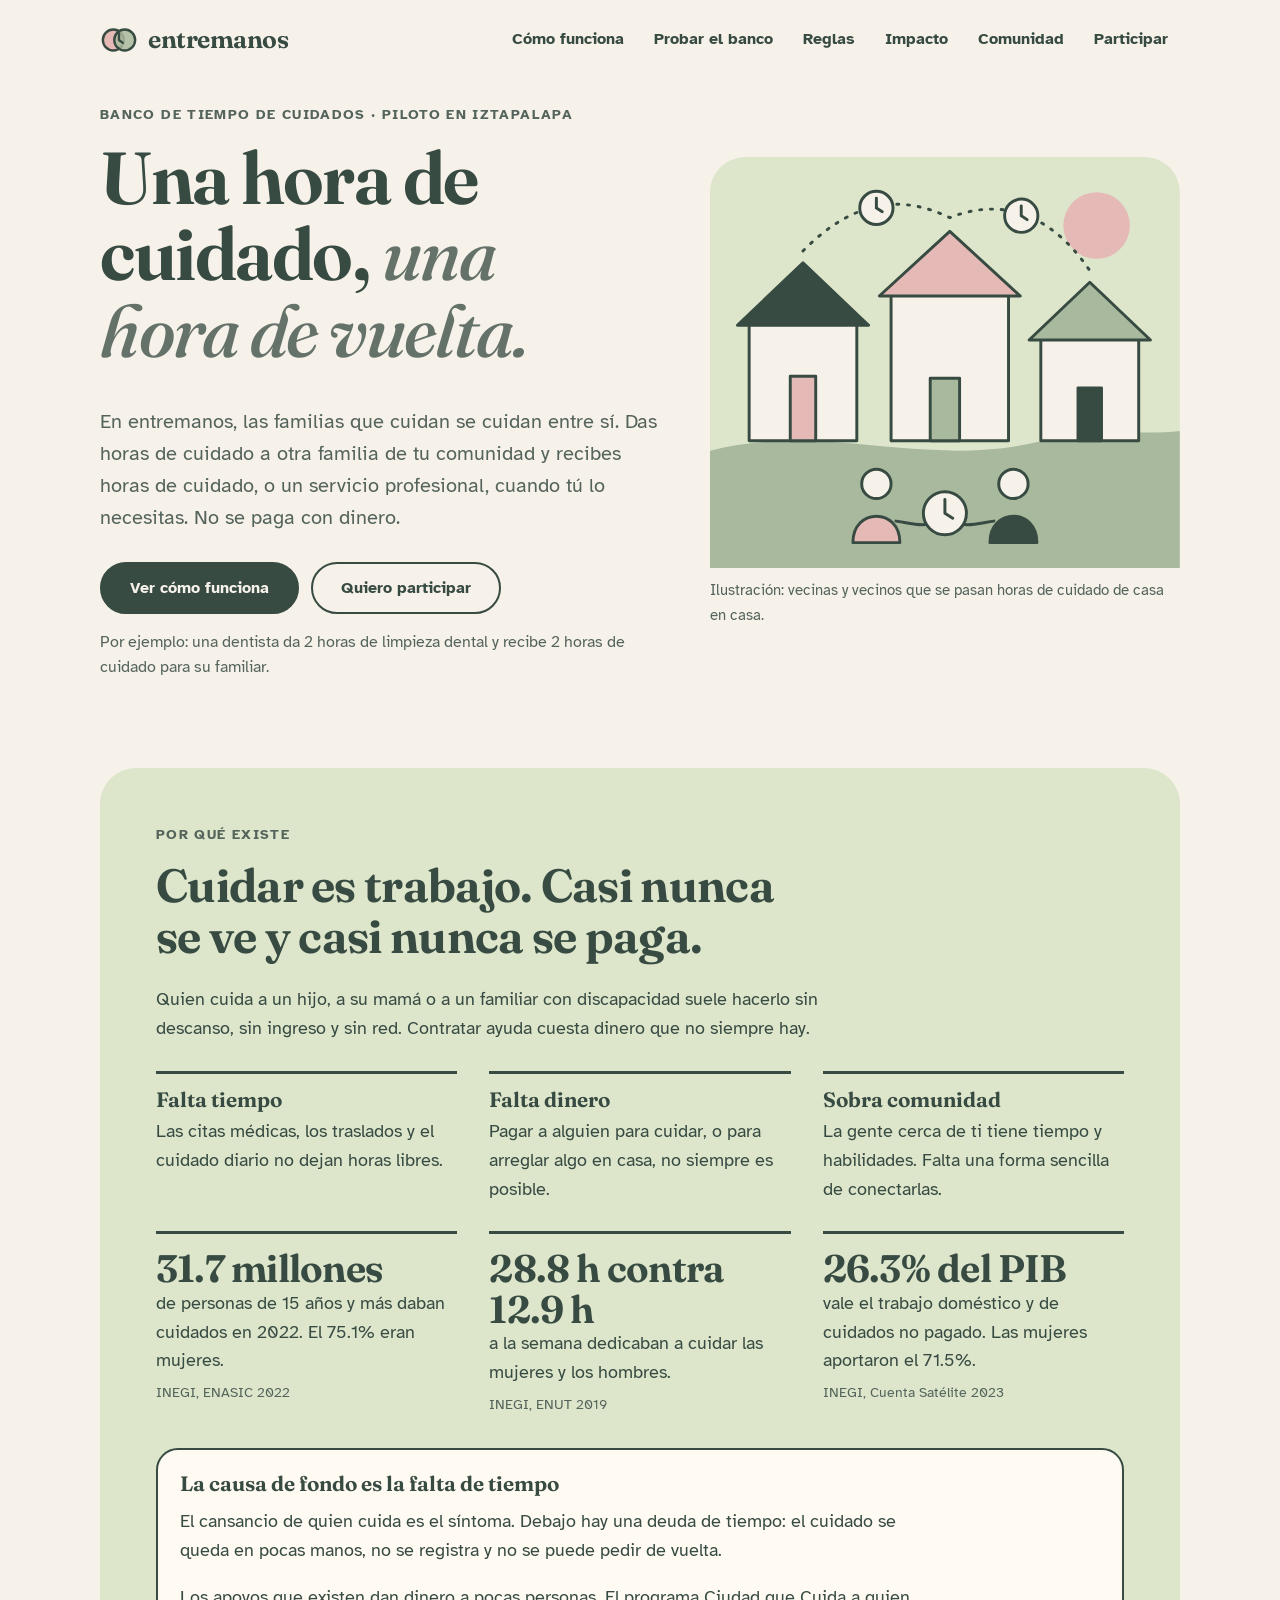
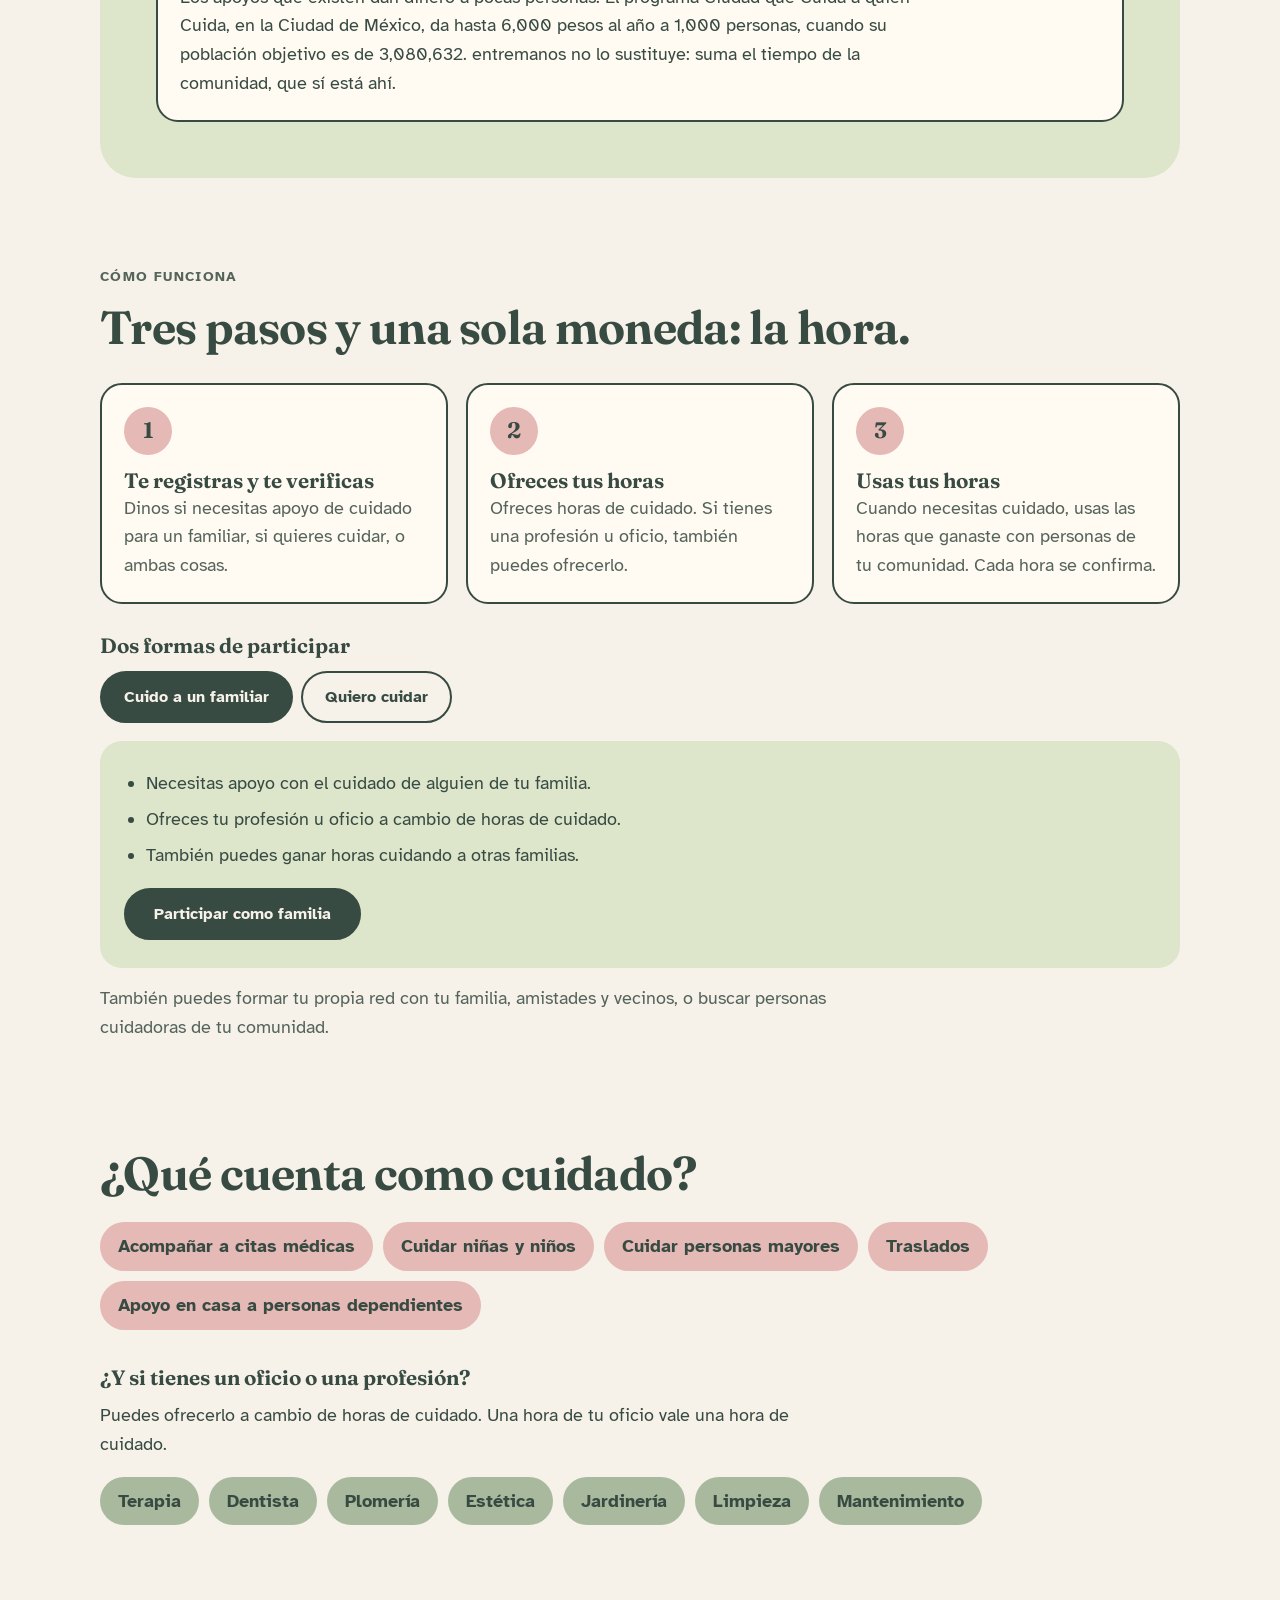
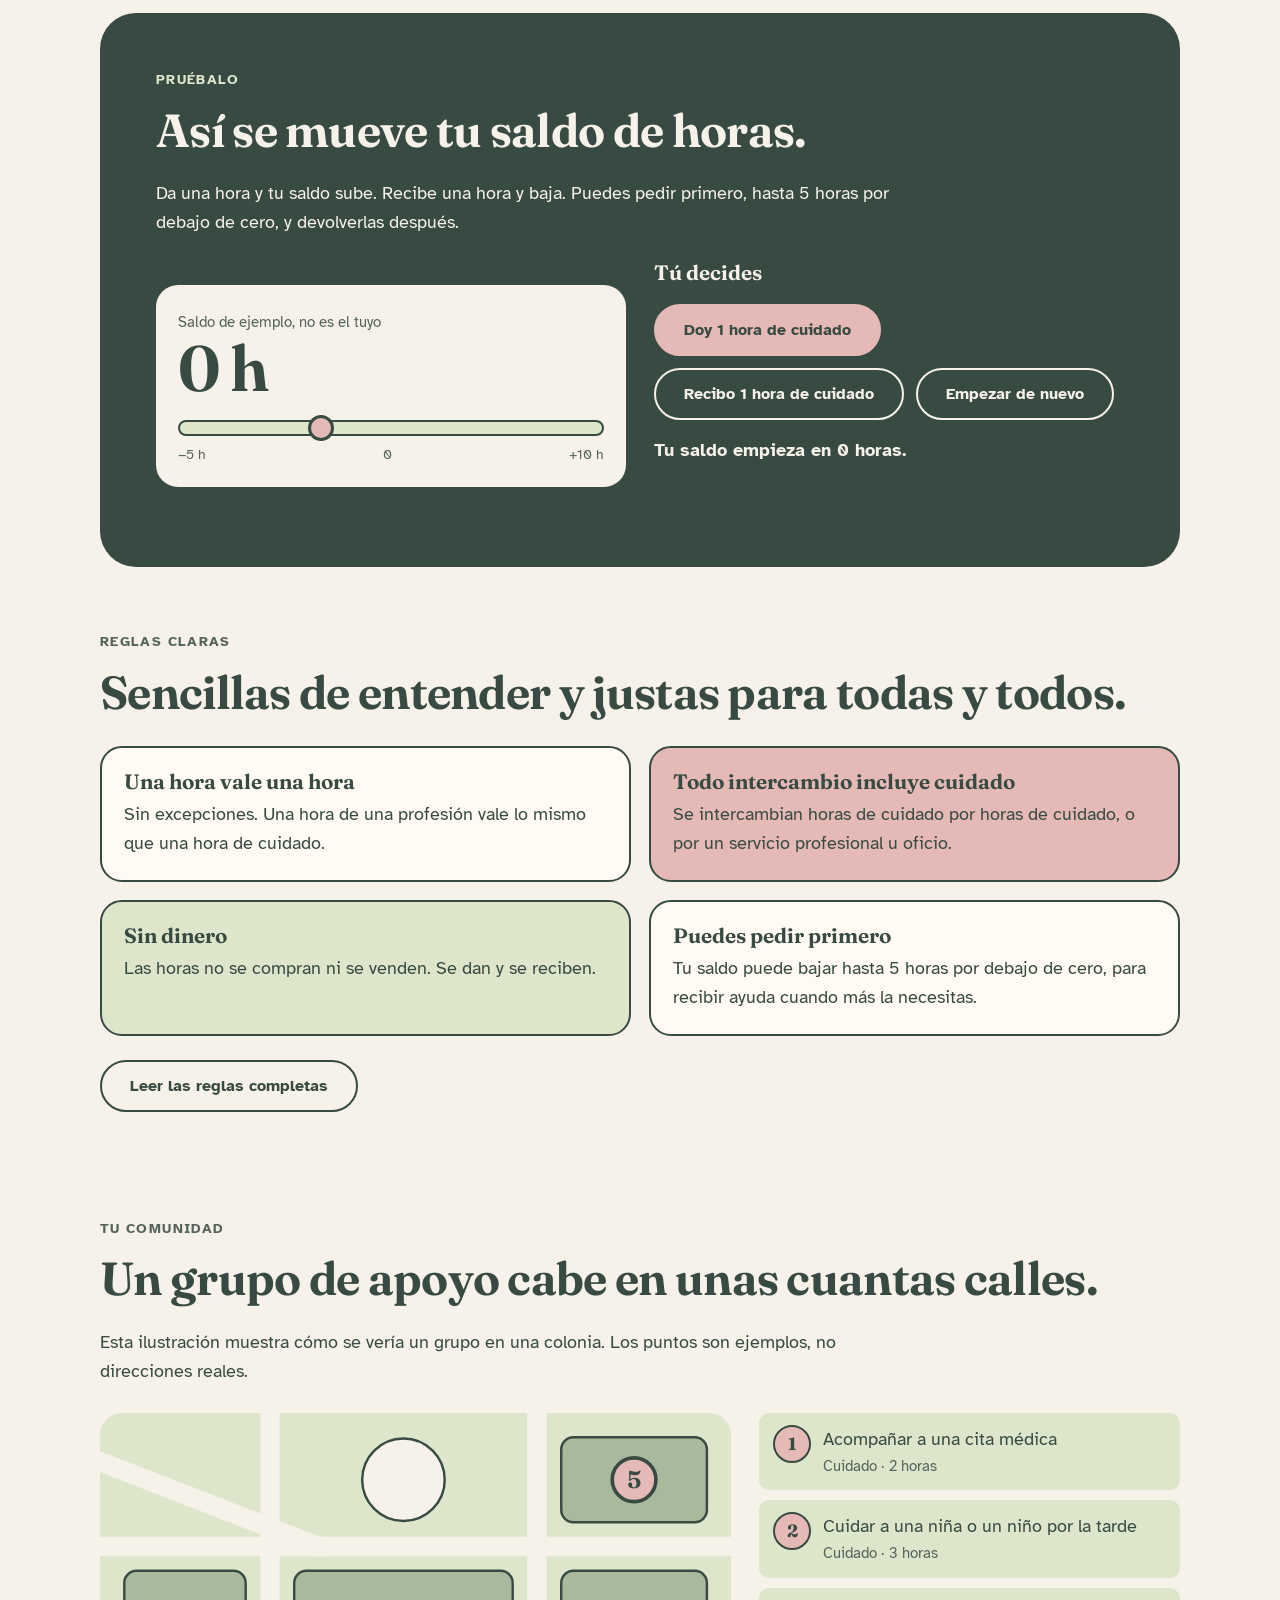
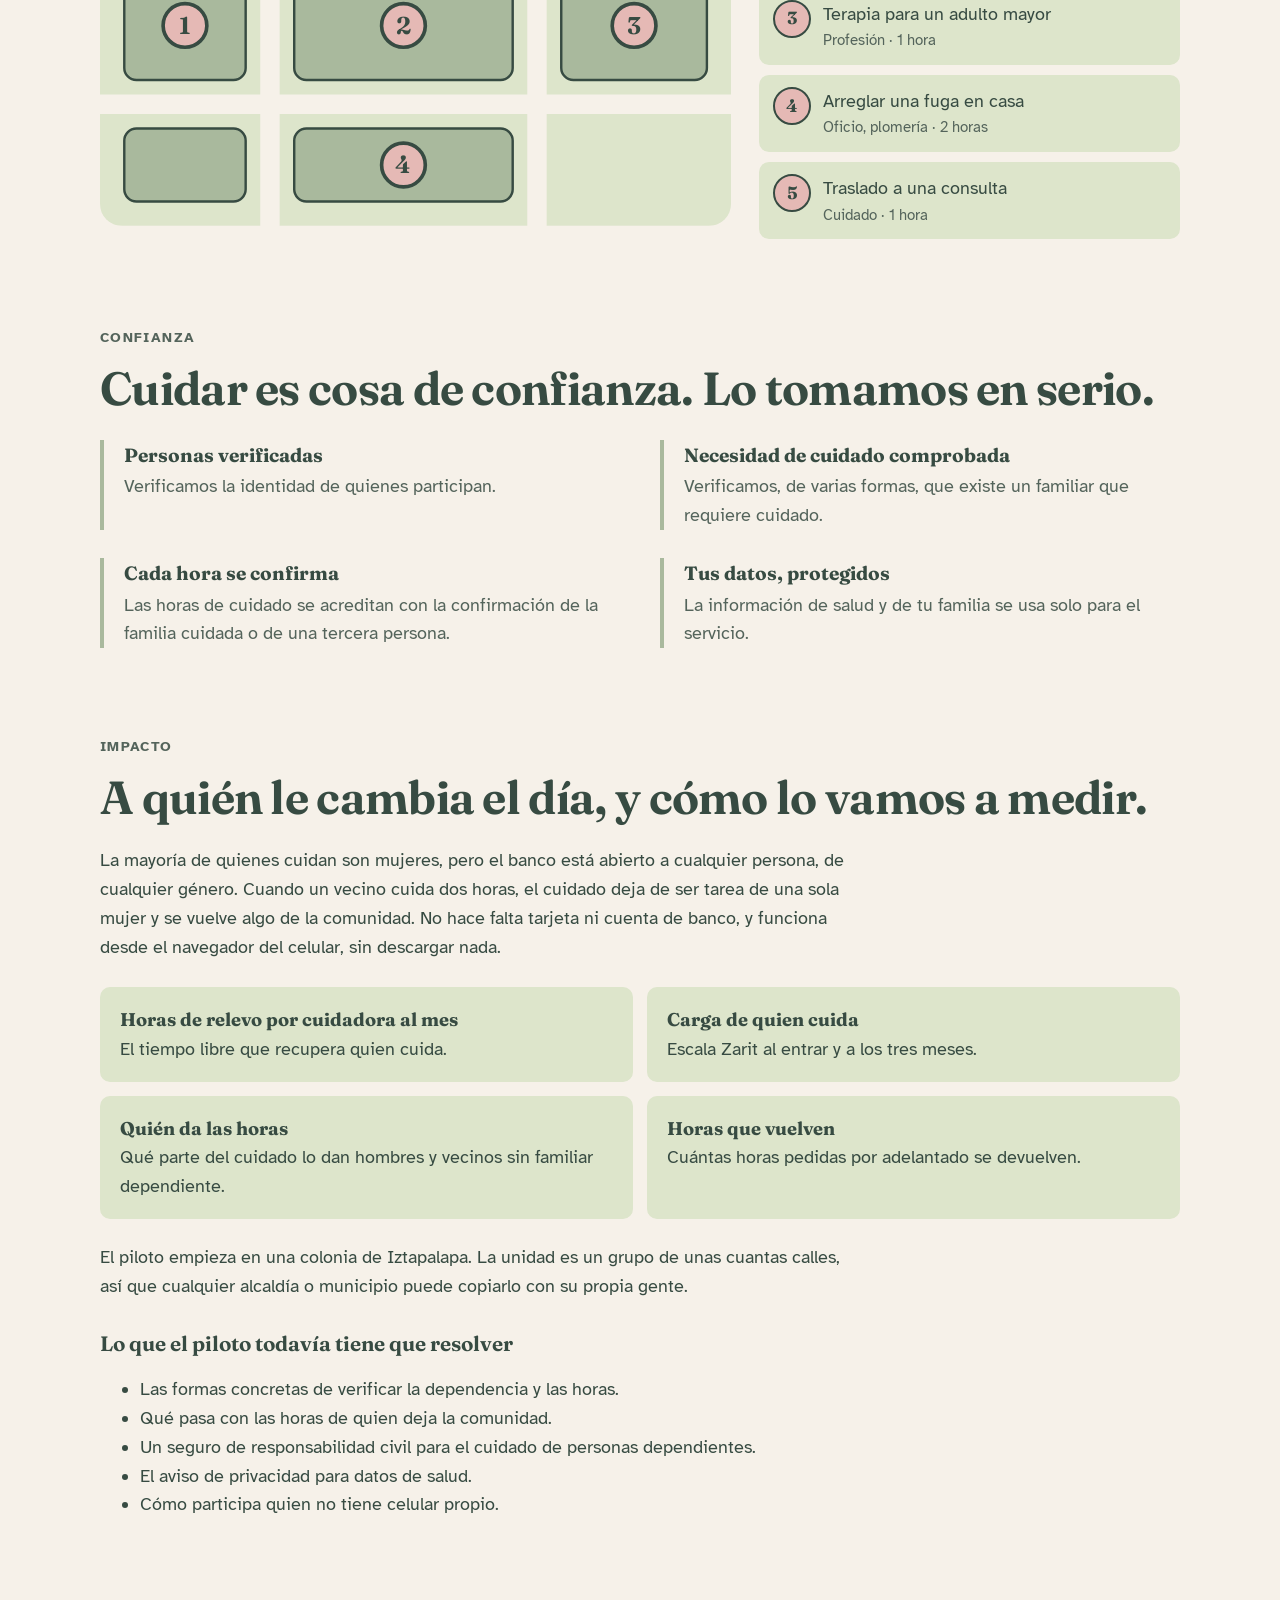
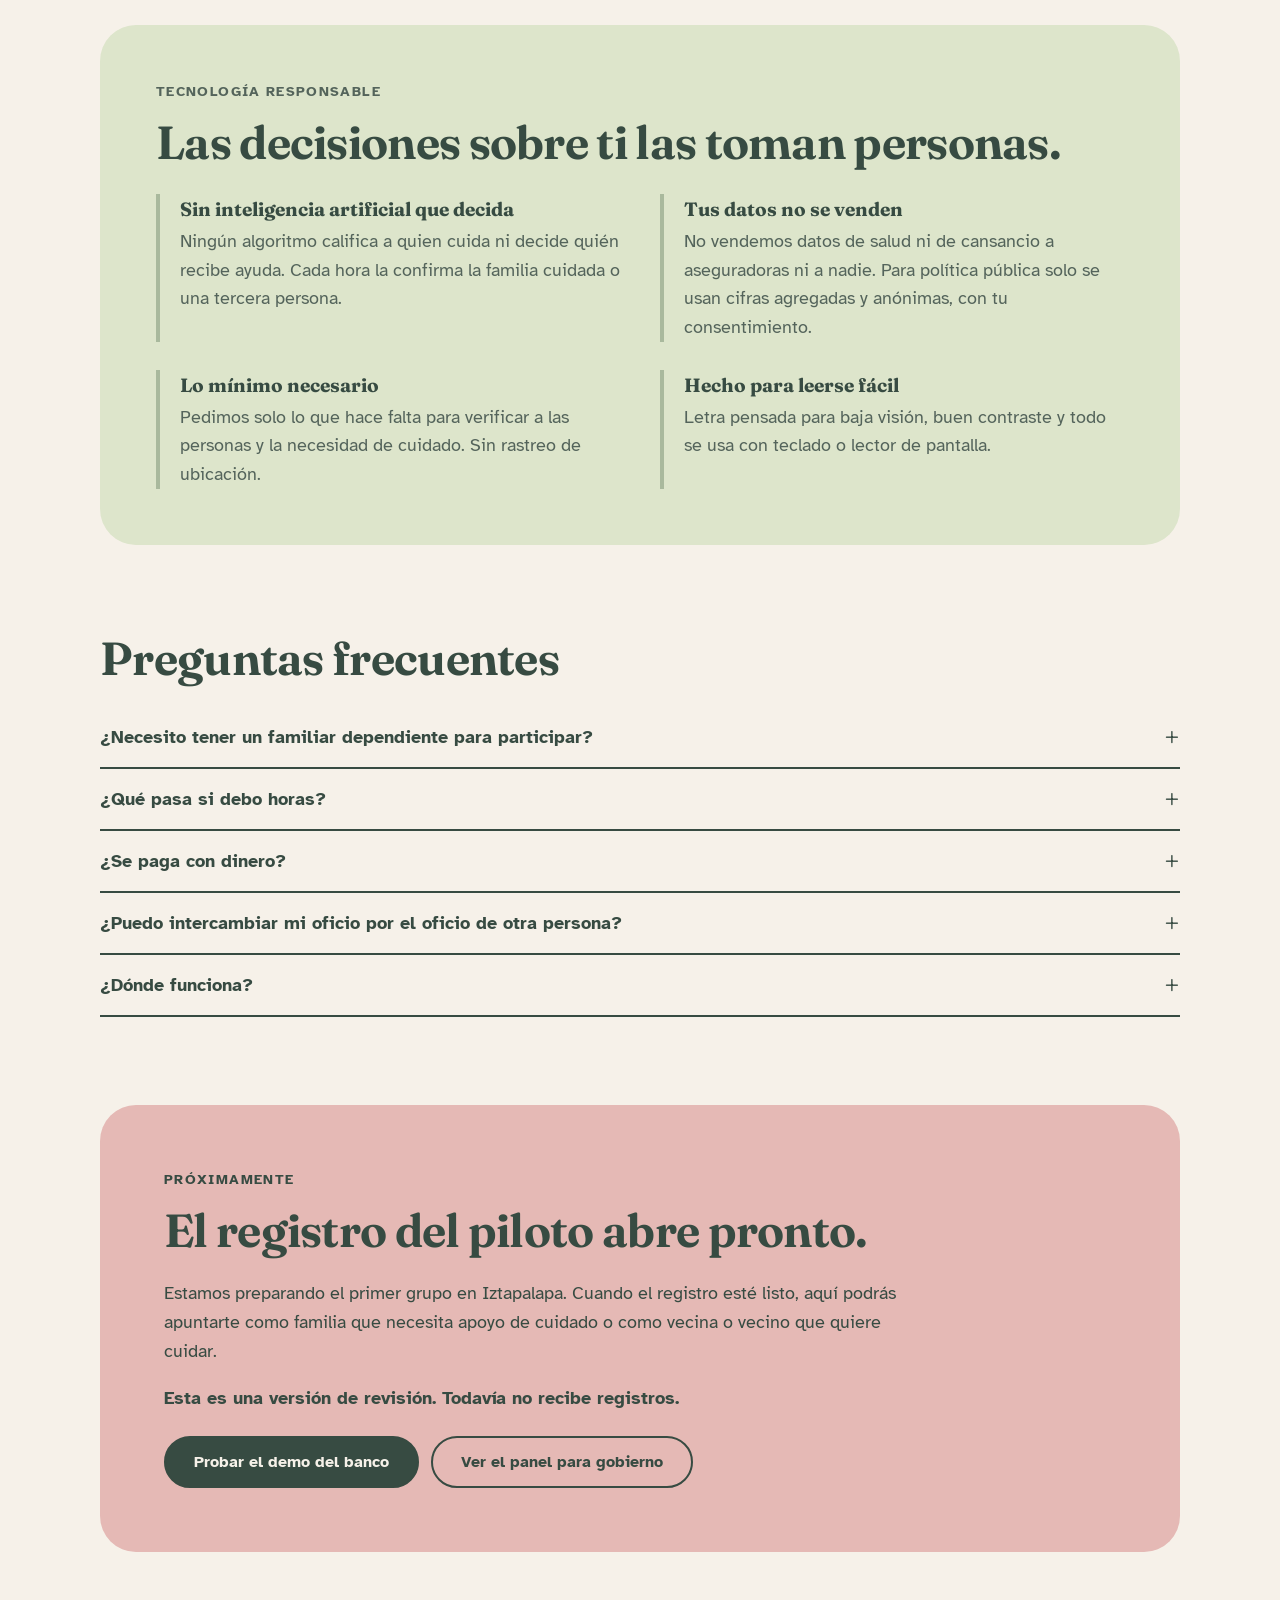
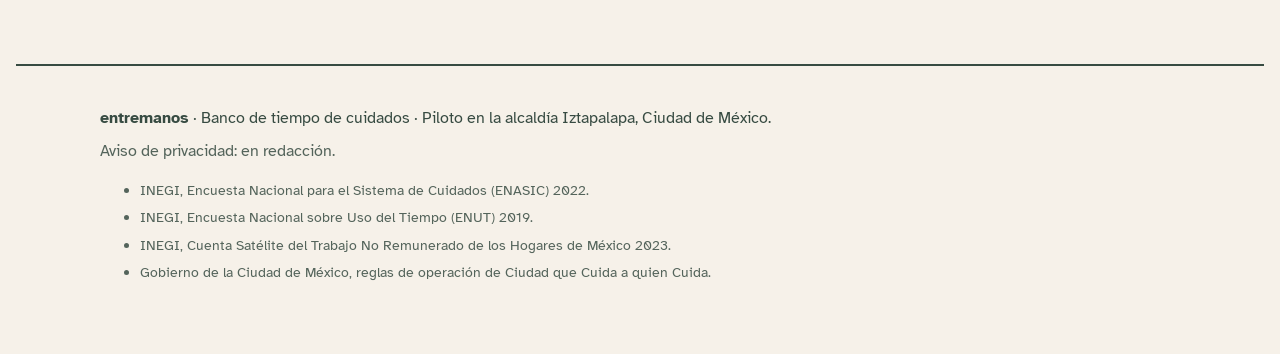
==== index.html @ d448315b "entremanos: landing, demo del banco y panel de gobierno" ====
<!doctype html><html><head><meta charset=utf8><meta name=viewport content="width=device-width,initial-scale=1,viewport-fit=cover"><style>:root{color-scheme:light;box-sizing:border-box;padding-top:env(safe-area-inset-top,0px);padding-bottom:env(safe-area-inset-bottom,0px)}html{scroll-padding-top:env(safe-area-inset-top,0px)}body{margin:0;padding:0;font:14px -apple-system,BlinkMacSystemFont,sans-serif;background:#fff;color:#000}img{max-width:100%}[hidden]:not([hidden=until-found i]){display:none!important}</style></head><body>
<title>entremanos</title>
<meta name="claude:viewport-fit-sides" content="cover">
<meta name="description" content="entremanos es un banco de tiempo de cuidados. Una hora de cuidado que das se convierte en una hora de cuidado o de servicio para ti, entre personas de tu comunidad. Piloto en Iztapalapa.">
<link rel="preconnect" href="https://fonts.googleapis.com">
<link rel="preconnect" href="https://fonts.gstatic.com" crossorigin>
<link rel="stylesheet" href="https://fonts.googleapis.com/css2?family=Atkinson+Hyperlegible:ital,wght@0,400;0,700;1,400&family=Fraunces:ital,opsz,wght@0,9..144,500;0,9..144,650;1,9..144,500&display=swap">
<style>
  /* Layout concept: editorial, left-aligned columns on a warm cream ground; sage panels carry
     the explanations, rose marks the "hour" wherever it appears. One look, light only. */
  :root {
    color-scheme: light;
    --crema: #F6F1E9;
    --salvia-claro: #DDE5CB;
    --salvia: #A9B99D;
    --rosa: #E5B9B5;
    --bosque: #374B42;
    --texto-2: #54645B;      /* secondary text on crema: 5.57:1 */
    --titular: #65726A;      /* large display text only, on crema */
    --linea: #cfc8b8;
    --serif: "Fraunces", Georgia, "Times New Roman", serif;
    --sans: "Atkinson Hyperlegible", "Segoe UI", system-ui, -apple-system, Roboto, Arial, sans-serif;
    --r-s: 10px;
    --r-m: 22px;
    --r-l: 36px;
  }
  *, *::before, *::after { box-sizing: border-box; }
  html { scroll-behavior: smooth; -webkit-text-size-adjust: 100%; }
  body {
    margin: 0;
    background: var(--crema);
    color: var(--bosque);
    font-family: var(--sans);
    font-size: 1.125rem;
    line-height: 1.6;
    padding-left: max(16px, env(safe-area-inset-left, 0px));
    padding-right: max(16px, env(safe-area-inset-right, 0px));
  }
  h1, h2, h3 { font-family: var(--serif); font-weight: 650; color: var(--bosque); text-wrap: balance; margin: 0 0 .5em; }
  h1 { font-size: clamp(2.6rem, 9.5vw, 4.6rem); line-height: 1.04; letter-spacing: -.02em; }
  h1 em { font-style: italic; font-weight: 500; color: var(--titular); }
  h2 { font-size: clamp(1.9rem, 6vw, 2.9rem); line-height: 1.1; letter-spacing: -.015em; }
  h3 { font-size: 1.3rem; line-height: 1.2; }
  p { margin: 0 0 1em; max-width: 62ch; }
  a { color: var(--bosque); text-underline-offset: 3px; }
  .muted { color: var(--texto-2); }
  .wrap { max-width: 1080px; margin: 0 auto; }
  section { padding-block: 64px; }

  /* Visible focus on every interactive element */
  :focus-visible { outline: 3px solid var(--bosque); outline-offset: 3px; box-shadow: 0 0 0 7px var(--rosa); border-radius: 6px; }

  .skip {
    position: absolute; left: 12px; top: -80px; z-index: 50; background: var(--bosque); color: var(--crema);
    padding: 12px 18px; border-radius: var(--r-s); font-weight: 700; text-decoration: none;
  }
  .skip:focus { top: 12px; }

  .eyebrow { display: block; font-size: .85rem; font-weight: 700; letter-spacing: .1em; text-transform: uppercase; color: var(--texto-2); margin-bottom: 14px; }

  .btn {
    display: inline-flex; align-items: center; justify-content: center; min-height: 52px; padding: 0 28px;
    border-radius: 999px; border: 2px solid var(--bosque); background: var(--bosque); color: var(--crema);
    font: 700 1rem/1 var(--sans); text-decoration: none; cursor: pointer;
  }
  .btn:hover { background: #2a3a33; }
  .btn.ghost { background: transparent; color: var(--bosque); }
  .btn.ghost:hover { background: var(--salvia-claro); }
  .btn.rose { background: var(--rosa); color: var(--bosque); }
  .btn.rose:hover { background: #dba7a2; }

  /* Header */
  header.top { padding-block: 18px; }
  header.top .wrap { display: flex; flex-wrap: wrap; align-items: center; justify-content: space-between; gap: 12px 24px; }
  .brand { display: inline-flex; align-items: center; gap: 10px; text-decoration: none; font-family: var(--serif); font-weight: 650; font-size: 1.55rem; letter-spacing: -.02em; color: var(--bosque); }
  .brand svg { width: 38px; height: 38px; flex: none; }
  nav ul { display: flex; flex-wrap: wrap; gap: 4px 6px; list-style: none; margin: 0; padding: 0; }
  nav a { display: inline-flex; align-items: center; min-height: 44px; padding: 0 12px; border-radius: 999px; text-decoration: none; font-weight: 700; font-size: .98rem; }
  nav a:hover { background: var(--salvia-claro); }

  /* Hero */
  .hero { padding-top: 24px; }
  .hero-grid { display: grid; gap: 36px; align-items: center; }
  .hero .actions { display: flex; flex-wrap: wrap; gap: 12px; margin: 28px 0 16px; }
  .lead { font-size: 1.25rem; color: var(--texto-2); }
  .scene { margin: 0; }
  .scene svg { display: block; width: 100%; height: auto; max-width: 100%; }
  .scene figcaption { margin-top: 10px; font-size: .95rem; color: var(--texto-2); }

  /* Problem band */
  .band { background: var(--salvia-claro); border-radius: var(--r-l); padding: 40px 24px; }
  .three { display: grid; gap: 22px; margin-top: 28px; }
  .three div { border-top: 3px solid var(--bosque); padding-top: 14px; }
  .three h3 { margin-bottom: .2em; }
  .three p { margin: 0; color: var(--bosque); }
  .stat b { display: block; font: 650 2.4rem/1.05 var(--serif); letter-spacing: -.02em; }
  .stat cite { display: block; margin-top: 6px; font-style: normal; font-size: .9rem; color: var(--texto-2); }
  .cause { margin-top: 32px; padding: 22px; background: #fffaf2; border: 2px solid var(--bosque); border-radius: var(--r-m); }
  .cause p:last-child { margin-bottom: 0; }
  .metrics { list-style: none; margin: 26px 0 0; padding: 0; display: grid; gap: 14px; }
  .metrics li { padding: 18px 20px; background: var(--salvia-claro); border-radius: var(--r-s); }
  .metrics b { display: block; font-family: var(--serif); font-size: 1.15rem; }
  .sources { font-size: .9rem; color: var(--texto-2); }
  .sources li { margin-bottom: .3em; }
  @media (min-width: 860px) { .metrics { grid-template-columns: repeat(2, 1fr); } }

  /* Steps */
  .steps { list-style: none; margin: 30px 0 0; padding: 0; display: grid; gap: 18px; counter-reset: paso; }
  .steps li { counter-increment: paso; display: grid; grid-template-columns: auto 1fr; gap: 6px 18px; align-items: start; padding: 22px; background: #fffaf2; border: 2px solid var(--bosque); border-radius: var(--r-m); }
  .steps li::before { content: counter(paso); grid-row: span 2; width: 48px; height: 48px; border-radius: 50%; background: var(--rosa); color: var(--bosque); display: grid; place-items: center; font: 650 1.4rem/1 var(--serif); }
  .steps h3 { margin: 0; }
  .steps p { margin: 0; color: var(--texto-2); }

  /* Tabs */
  .tabs { margin-top: 30px; }
  [role="tablist"] { display: flex; flex-wrap: wrap; gap: 8px; }
  [role="tab"] { min-height: 52px; padding: 0 22px; border-radius: 999px; border: 2px solid var(--bosque); background: transparent; color: var(--bosque); font: 700 1rem/1 var(--sans); cursor: pointer; }
  [role="tab"][aria-selected="true"] { background: var(--bosque); color: var(--crema); }
  [role="tab"]:hover[aria-selected="false"] { background: var(--salvia-claro); }
  [role="tabpanel"] { margin-top: 18px; background: var(--salvia-claro); border-radius: var(--r-m); padding: 28px 24px; }
  [role="tabpanel"] ul { margin: 0 0 1em; padding-left: 1.2em; }
  [role="tabpanel"] li { margin-bottom: .4em; }

  .chips { display: flex; flex-wrap: wrap; gap: 10px; list-style: none; padding: 0; margin: 18px 0 0; }
  .chips li { padding: 10px 18px; border-radius: 999px; background: var(--rosa); font-weight: 700; }
  .chips.oficios li { background: var(--salvia); }

  /* Demo */
  .demo { background: var(--bosque); color: var(--crema); border-radius: var(--r-l); padding: 40px 24px; }
  .demo h2, .demo h3 { color: var(--crema); }
  .demo p { color: var(--crema); }
  .demo .eyebrow { color: var(--salvia-claro); }
  .demo-grid { display: grid; gap: 28px; align-items: center; margin-top: 24px; }
  .balance { background: var(--crema); color: var(--bosque); border-radius: var(--r-m); padding: 22px; }
  .balance output { display: block; font: 650 4rem/1 var(--serif); letter-spacing: -.02em; }
  .balance small { color: var(--texto-2); font-size: .95rem; }
  .gauge { position: relative; height: 16px; margin: 20px 0 8px; background: var(--salvia-claro); border-radius: 999px; border: 2px solid var(--bosque); }
  .gauge .zero { position: absolute; top: -6px; bottom: -6px; width: 3px; background: var(--bosque); left: 33.333%; }
  .gauge .dot { position: absolute; top: 50%; width: 26px; height: 26px; margin: -13px 0 0 -13px; border-radius: 50%; background: var(--rosa); border: 3px solid var(--bosque); transition: left .25s ease; }
  .scale { display: flex; justify-content: space-between; font-size: .85rem; color: var(--texto-2); }
  .demo .controls { display: flex; flex-wrap: wrap; gap: 12px; margin-top: 18px; }
  .demo .btn { border-color: var(--crema); }
  .demo .btn.rose { border-color: var(--rosa); }
  .demo .btn.ghost { color: var(--crema); }
  .demo .btn.ghost:hover { background: #4a5f54; }
  .demo .status { min-height: 3.2em; margin-top: 16px; font-weight: 700; }
  .demo :focus-visible { outline-color: var(--crema); box-shadow: 0 0 0 7px var(--rosa); }

  /* Rules */
  .rules { display: grid; gap: 18px; margin-top: 28px; }
  .rule { padding: 22px; border-radius: var(--r-m); background: #fffaf2; border: 2px solid var(--bosque); }
  .rule:nth-child(2) { background: var(--rosa); }
  .rule:nth-child(3) { background: var(--salvia-claro); }
  .rule h3 { margin-bottom: .25em; }
  .rule p { margin: 0; }

  /* Community map */
  .map-grid { display: grid; gap: 28px; margin-top: 28px; align-items: start; }
  .map svg { display: block; width: 100%; height: auto; border-radius: var(--r-m); }
  .map-list { list-style: none; margin: 0; padding: 0; display: grid; gap: 10px; counter-reset: pin; }
  .map-list li { display: grid; grid-template-columns: 38px 1fr; gap: 12px; align-items: start; padding: 12px 14px; background: var(--salvia-claro); border-radius: var(--r-s); }
  .map-list b.n { width: 38px; height: 38px; border-radius: 50%; background: var(--rosa); border: 2px solid var(--bosque); display: grid; place-items: center; font-family: var(--serif); font-size: 1.1rem; }
  .map-list span { display: block; color: var(--texto-2); font-size: .95rem; }

  /* Trust */
  .trust { display: grid; gap: 18px; margin-top: 26px; }
  .trust div { padding-left: 20px; border-left: 4px solid var(--salvia); }
  .trust b { display: block; font-family: var(--serif); font-size: 1.2rem; margin-bottom: 2px; }
  .trust p { margin: 0; color: var(--texto-2); }

  /* FAQ */
  details { border-bottom: 2px solid var(--bosque); }
  summary { cursor: pointer; list-style: none; min-height: 60px; display: flex; align-items: center; justify-content: space-between; gap: 16px; font-weight: 700; padding-block: 12px; }
  summary::-webkit-details-marker { display: none; }
  summary::after { content: "+"; font: 500 1.8rem/1 var(--serif); }
  details[open] summary::after { content: "\2212"; }
  details p { color: var(--texto-2); padding-bottom: 18px; margin: 0; }

  /* Sign-up */
  .signup { background: var(--rosa); border-radius: var(--r-l); padding: 44px 24px; }
  .signup p { color: var(--bosque); }

  footer { padding-block: 40px 56px; border-top: 2px solid var(--bosque); margin-top: 24px; font-size: .98rem; }
  footer p { max-width: none; margin-bottom: .5em; }

  /* Dialog */
  dialog { max-width: min(640px, calc(100vw - 32px)); width: 100%; border: 3px solid var(--bosque); border-radius: var(--r-m); padding: 28px 24px; background: var(--crema); color: var(--bosque); }
  dialog::backdrop { background: rgba(55, 75, 66, .62); }
  dialog ul { padding-left: 1.2em; margin: 0 0 1.2em; }
  dialog li { margin-bottom: .5em; }

  @media (min-width: 860px) {
    section { padding-block: 88px; }
    .hero-grid { grid-template-columns: 1.1fr .9fr; }
    .band { padding: 56px; }
    .three { grid-template-columns: repeat(3, 1fr); gap: 32px; }
    .steps { grid-template-columns: repeat(3, 1fr); }
    .steps li { display: block; }
    .steps li::before { margin-bottom: 14px; }
    .demo { padding: 56px; }
    .demo-grid { grid-template-columns: 1fr 1fr; }
    .rules { grid-template-columns: repeat(2, 1fr); }
    .map-grid { grid-template-columns: 1.2fr .8fr; }
    .trust { grid-template-columns: repeat(2, 1fr); gap: 28px 40px; }
    .signup { padding: 64px; }
  }
  @media (prefers-reduced-motion: reduce) {
    html { scroll-behavior: auto; }
    .gauge .dot { transition: none; }
  }
</style>

<a class="skip" href="#contenido">Saltar al contenido</a>

<header class="top">
  <div class="wrap">
    <a class="brand" href="#inicio" aria-label="entremanos, inicio">
      <svg viewBox="0 0 40 40" aria-hidden="true" focusable="false">
        <circle cx="14" cy="20" r="11" fill="#E5B9B5" stroke="#374B42" stroke-width="2.5"/>
        <circle cx="26" cy="20" r="11" fill="#A9B99D" fill-opacity=".85" stroke="#374B42" stroke-width="2.5"/>
        <path d="M20 13v7l4 3" fill="none" stroke="#374B42" stroke-width="2.5" stroke-linecap="round" stroke-linejoin="round"/>
      </svg>
      entremanos
    </a>
    <nav aria-label="Principal">
      <ul>
        <li><a href="#como-funciona">Cómo funciona</a></li>
        <li><a href="#probar">Probar el banco</a></li>
        <li><a href="#reglas">Reglas</a></li>
        <li><a href="#impacto">Impacto</a></li>
        <li><a href="#comunidad">Comunidad</a></li>
        <li><a href="#unirme">Participar</a></li>
      </ul>
    </nav>
  </div>
</header>

<main id="contenido" tabindex="-1">

  <!-- HERO -->
  <section class="hero" id="inicio" aria-labelledby="t-hero">
    <div class="wrap hero-grid">
      <div>
        <span class="eyebrow">Banco de tiempo de cuidados · Piloto en Iztapalapa</span>
        <h1 id="t-hero">Una hora de cuidado, <em>una hora de vuelta.</em></h1>
        <p class="lead">En entremanos, las familias que cuidan se cuidan entre sí. Das horas de cuidado a otra familia de tu comunidad y recibes horas de cuidado, o un servicio profesional, cuando tú lo necesitas. No se paga con dinero.</p>
        <div class="actions">
          <a class="btn" href="#como-funciona">Ver cómo funciona</a>
          <a class="btn ghost" href="#unirme">Quiero participar</a>
        </div>
        <p class="muted" style="font-size:.98rem;margin:0">Por ejemplo: una dentista da 2 horas de limpieza dental y recibe 2 horas de cuidado para su familiar.</p>
      </div>

      <figure class="scene">
        <svg viewBox="0 0 480 420" role="img" aria-labelledby="scene-t scene-d">
          <title id="scene-t">Ilustración de una colonia</title>
          <desc id="scene-d">Tres casas de una misma calle conectadas por un hilo que une relojes de una hora. Debajo, dos personas se pasan un reloj de una hora entre las manos.</desc>
          <rect x="0" y="0" width="480" height="420" rx="36" fill="#DDE5CB"/>
          <circle cx="395" cy="70" r="34" fill="#E5B9B5"/>
          <path d="M0 300 C120 270 220 320 340 290 C400 275 440 285 480 280 L480 420 L0 420 Z" fill="#A9B99D"/>
          <!-- houses -->
          <g stroke="#374B42" stroke-width="3" stroke-linejoin="round">
            <rect x="40" y="170" width="110" height="120" fill="#F6F1E9"/>
            <path d="M28 172 L95 108 L162 172 Z" fill="#374B42"/>
            <rect x="82" y="224" width="26" height="66" fill="#E5B9B5"/>
            <rect x="185" y="140" width="120" height="150" fill="#F6F1E9"/>
            <path d="M173 142 L245 76 L317 142 Z" fill="#E5B9B5"/>
            <rect x="225" y="226" width="30" height="64" fill="#A9B99D"/>
            <rect x="338" y="185" width="100" height="105" fill="#F6F1E9"/>
            <path d="M326 187 L388 128 L450 187 Z" fill="#A9B99D"/>
            <rect x="376" y="236" width="24" height="54" fill="#374B42"/>
          </g>
          <!-- thread with hour tokens -->
          <path d="M95 96 C150 40 200 40 245 62 C300 40 350 60 388 116" fill="none" stroke="#374B42" stroke-width="3" stroke-dasharray="2 9" stroke-linecap="round"/>
          <g stroke="#374B42" stroke-width="3" stroke-linecap="round">
            <circle cx="170" cy="52" r="17" fill="#F6F1E9"/><path d="M170 42v10l6 4" fill="none"/>
            <circle cx="318" cy="60" r="17" fill="#F6F1E9"/><path d="M318 50v10l6 4" fill="none"/>
          </g>
          <!-- two people passing an hour -->
          <g stroke="#374B42" stroke-width="3" stroke-linecap="round" stroke-linejoin="round">
            <circle cx="170" cy="334" r="15" fill="#F6F1E9"/>
            <path d="M146 394 C146 358 194 358 194 394 Z" fill="#E5B9B5"/>
            <circle cx="310" cy="334" r="15" fill="#F6F1E9"/>
            <path d="M286 394 C286 358 334 358 334 394 Z" fill="#374B42"/>
            <path d="M190 372 C214 376 218 378 232 372" fill="none"/>
            <path d="M290 372 C266 376 262 378 248 372" fill="none"/>
            <circle cx="240" cy="364" r="22" fill="#F6F1E9"/><path d="M240 350v14l8 5" fill="none"/>
          </g>
        </svg>
        <figcaption>Ilustración: vecinas y vecinos que se pasan horas de cuidado de casa en casa.</figcaption>
      </figure>
    </div>
  </section>

  <!-- PROBLEM -->
  <section aria-labelledby="t-problema" style="padding-block:0">
    <div class="wrap band">
      <span class="eyebrow">Por qué existe</span>
      <h2 id="t-problema">Cuidar es trabajo. Casi nunca se ve y casi nunca se paga.</h2>
      <p>Quien cuida a un hijo, a su mamá o a un familiar con discapacidad suele hacerlo sin descanso, sin ingreso y sin red. Contratar ayuda cuesta dinero que no siempre hay.</p>
      <div class="three">
        <div><h3>Falta tiempo</h3><p>Las citas médicas, los traslados y el cuidado diario no dejan horas libres.</p></div>
        <div><h3>Falta dinero</h3><p>Pagar a alguien para cuidar, o para arreglar algo en casa, no siempre es posible.</p></div>
        <div><h3>Sobra comunidad</h3><p>La gente cerca de ti tiene tiempo y habilidades. Falta una forma sencilla de conectarlas.</p></div>
      </div>
      <div class="three">
        <div class="stat"><b>31.7 millones</b><p>de personas de 15 años y más daban cuidados en 2022. El 75.1% eran mujeres.</p><cite>INEGI, ENASIC 2022</cite></div>
        <div class="stat"><b>28.8 h contra 12.9 h</b><p>a la semana dedicaban a cuidar las mujeres y los hombres.</p><cite>INEGI, ENUT 2019</cite></div>
        <div class="stat"><b>26.3% del PIB</b><p>vale el trabajo doméstico y de cuidados no pagado. Las mujeres aportaron el 71.5%.</p><cite>INEGI, Cuenta Satélite 2023</cite></div>
      </div>
      <div class="cause">
        <h3>La causa de fondo es la falta de tiempo</h3>
        <p>El cansancio de quien cuida es el síntoma. Debajo hay una deuda de tiempo: el cuidado se queda en pocas manos, no se registra y no se puede pedir de vuelta.</p>
        <p>Los apoyos que existen dan dinero a pocas personas. El programa Ciudad que Cuida a quien Cuida, en la Ciudad de México, da hasta 6,000 pesos al año a 1,000 personas, cuando su población objetivo es de 3,080,632. entremanos no lo sustituye: suma el tiempo de la comunidad, que sí está ahí.</p>
      </div>
    </div>
  </section>

  <!-- HOW -->
  <section id="como-funciona" aria-labelledby="t-como">
    <div class="wrap">
      <span class="eyebrow">Cómo funciona</span>
      <h2 id="t-como">Tres pasos y una sola moneda: la hora.</h2>
      <ol class="steps">
        <li><h3>Te registras y te verificas</h3><p>Dinos si necesitas apoyo de cuidado para un familiar, si quieres cuidar, o ambas cosas.</p></li>
        <li><h3>Ofreces tus horas</h3><p>Ofreces horas de cuidado. Si tienes una profesión u oficio, también puedes ofrecerlo.</p></li>
        <li><h3>Usas tus horas</h3><p>Cuando necesitas cuidado, usas las horas que ganaste con personas de tu comunidad. Cada hora se confirma.</p></li>
      </ol>

      <div class="tabs">
        <h3 id="t-roles" style="margin-bottom:.6em">Dos formas de participar</h3>
        <div role="tablist" aria-labelledby="t-roles">
          <button role="tab" id="tab-familia" aria-controls="panel-familia" aria-selected="true" tabindex="0">Cuido a un familiar</button>
          <button role="tab" id="tab-vecino" aria-controls="panel-vecino" aria-selected="false" tabindex="-1">Quiero cuidar</button>
        </div>
        <div role="tabpanel" id="panel-familia" aria-labelledby="tab-familia">
          <ul>
            <li>Necesitas apoyo con el cuidado de alguien de tu familia.</li>
            <li>Ofreces tu profesión u oficio a cambio de horas de cuidado.</li>
            <li>También puedes ganar horas cuidando a otras familias.</li>
          </ul>
          <a class="btn" href="#unirme">Participar como familia</a>
        </div>
        <div role="tabpanel" id="panel-vecino" aria-labelledby="tab-vecino" hidden>
          <ul>
            <li>Eres vecina o vecino, con tiempo y ganas de ayudar. No necesitas tener un familiar dependiente.</li>
            <li>Das horas de cuidado a familias de tu comunidad.</li>
            <li>Recibes a cambio el servicio de oficio o profesión que ofrece la familia.</li>
          </ul>
          <a class="btn" href="#unirme">Participar como cuidadora o cuidador</a>
        </div>
        <p class="muted" style="margin-top:16px">También puedes formar tu propia red con tu familia, amistades y vecinos, o buscar personas cuidadoras de tu comunidad.</p>
      </div>
    </div>
  </section>

  <!-- WHAT COUNTS -->
  <section style="padding-top:0" aria-labelledby="t-cuenta">
    <div class="wrap">
      <h2 id="t-cuenta">¿Qué cuenta como cuidado?</h2>
      <ul class="chips">
        <li>Acompañar a citas médicas</li>
        <li>Cuidar niñas y niños</li>
        <li>Cuidar personas mayores</li>
        <li>Traslados</li>
        <li>Apoyo en casa a personas dependientes</li>
      </ul>
      <h3 style="margin-top:36px">¿Y si tienes un oficio o una profesión?</h3>
      <p>Puedes ofrecerlo a cambio de horas de cuidado. Una hora de tu oficio vale una hora de cuidado.</p>
      <ul class="chips oficios">
        <li>Terapia</li><li>Dentista</li><li>Plomería</li><li>Estética</li><li>Jardinería</li><li>Limpieza</li><li>Mantenimiento</li>
      </ul>
    </div>
  </section>

  <!-- DEMO -->
  <section id="probar" style="padding-block:0 64px" aria-labelledby="t-probar">
    <div class="wrap demo">
      <span class="eyebrow">Pruébalo</span>
      <h2 id="t-probar">Así se mueve tu saldo de horas.</h2>
      <p>Da una hora y tu saldo sube. Recibe una hora y baja. Puedes pedir primero, hasta 5 horas por debajo de cero, y devolverlas después.</p>
      <div class="demo-grid">
        <div class="balance">
          <small id="bal-label">Saldo de ejemplo, no es el tuyo</small>
          <output id="bal" for="btn-dar btn-recibir" aria-labelledby="bal-label">0 h</output>
          <div class="gauge" aria-hidden="true"><span class="zero"></span><span class="dot" id="dot" style="left:33.333%"></span></div>
          <div class="scale" aria-hidden="true"><span>−5 h</span><span>0</span><span>+10 h</span></div>
        </div>
        <div>
          <h3>Tú decides</h3>
          <div class="controls">
            <button type="button" class="btn rose" id="btn-dar">Doy 1 hora de cuidado</button>
            <button type="button" class="btn" id="btn-recibir">Recibo 1 hora de cuidado</button>
            <button type="button" class="btn ghost" id="btn-reiniciar">Empezar de nuevo</button>
          </div>
          <p class="status" id="estado" role="status" aria-live="polite">Tu saldo empieza en 0 horas.</p>
        </div>
      </div>
    </div>
  </section>

  <!-- RULES -->
  <section id="reglas" style="padding-top:0" aria-labelledby="t-reglas">
    <div class="wrap">
      <span class="eyebrow">Reglas claras</span>
      <h2 id="t-reglas">Sencillas de entender y justas para todas y todos.</h2>
      <div class="rules">
        <div class="rule"><h3>Una hora vale una hora</h3><p>Sin excepciones. Una hora de una profesión vale lo mismo que una hora de cuidado.</p></div>
        <div class="rule"><h3>Todo intercambio incluye cuidado</h3><p>Se intercambian horas de cuidado por horas de cuidado, o por un servicio profesional u oficio.</p></div>
        <div class="rule"><h3>Sin dinero</h3><p>Las horas no se compran ni se venden. Se dan y se reciben.</p></div>
        <div class="rule"><h3>Puedes pedir primero</h3><p>Tu saldo puede bajar hasta 5 horas por debajo de cero, para recibir ayuda cuando más la necesitas.</p></div>
      </div>
      <p style="margin-top:24px"><button type="button" class="btn ghost" id="abrir-reglas" aria-haspopup="dialog">Leer las reglas completas</button></p>
    </div>
  </section>

  <!-- COMMUNITY MAP -->
  <section id="comunidad" style="padding-top:0" aria-labelledby="t-comunidad">
    <div class="wrap">
      <span class="eyebrow">Tu comunidad</span>
      <h2 id="t-comunidad">Un grupo de apoyo cabe en unas cuantas calles.</h2>
      <p>Esta ilustración muestra cómo se vería un grupo en una colonia. Los puntos son ejemplos, no direcciones reales.</p>
      <div class="map-grid">
        <div class="map">
          <svg viewBox="0 0 520 340" role="img" aria-labelledby="map-t" aria-describedby="map-lista">
            <title id="map-t">Mapa ilustrado de un grupo de apoyo con cinco puntos de ejemplo</title>
            <rect width="520" height="340" fill="#DDE5CB"/>
            <!-- streets -->
            <g stroke="#F6F1E9" stroke-width="16" stroke-linecap="round" fill="none">
              <path d="M0 110 H520"/><path d="M0 240 H520"/><path d="M140 0 V340"/><path d="M360 0 V340"/><path d="M0 40 L180 110"/>
            </g>
            <!-- blocks -->
            <g fill="#A9B99D" stroke="#374B42" stroke-width="2">
              <rect x="20" y="130" width="100" height="90" rx="10"/><rect x="160" y="130" width="180" height="90" rx="10"/>
              <rect x="380" y="130" width="120" height="90" rx="10"/><rect x="160" y="260" width="180" height="60" rx="10"/>
              <rect x="380" y="20" width="120" height="70" rx="10"/><rect x="20" y="260" width="100" height="60" rx="10"/>
            </g>
            <!-- park -->
            <circle cx="250" cy="55" r="34" fill="#F6F1E9" stroke="#374B42" stroke-width="2"/>
            <!-- pins -->
            <g stroke="#374B42" stroke-width="3" font-family="Fraunces, Georgia, serif" font-size="20" font-weight="650" text-anchor="middle" fill="#374B42">
              <circle cx="70" cy="175" r="18" fill="#E5B9B5"/><text x="70" y="182" stroke="none">1</text>
              <circle cx="250" cy="175" r="18" fill="#E5B9B5"/><text x="250" y="182" stroke="none">2</text>
              <circle cx="440" cy="175" r="18" fill="#E5B9B5"/><text x="440" y="182" stroke="none">3</text>
              <circle cx="250" cy="290" r="18" fill="#E5B9B5"/><text x="250" y="297" stroke="none">4</text>
              <circle cx="440" cy="55" r="18" fill="#E5B9B5"/><text x="440" y="62" stroke="none">5</text>
            </g>
          </svg>
        </div>
        <ol class="map-list" id="map-lista" aria-label="Los puntos del mapa, en lista">
          <li><b class="n" aria-hidden="true">1</b><div>Acompañar a una cita médica<span>Cuidado · 2 horas</span></div></li>
          <li><b class="n" aria-hidden="true">2</b><div>Cuidar a una niña o un niño por la tarde<span>Cuidado · 3 horas</span></div></li>
          <li><b class="n" aria-hidden="true">3</b><div>Terapia para un adulto mayor<span>Profesión · 1 hora</span></div></li>
          <li><b class="n" aria-hidden="true">4</b><div>Arreglar una fuga en casa<span>Oficio, plomería · 2 horas</span></div></li>
          <li><b class="n" aria-hidden="true">5</b><div>Traslado a una consulta<span>Cuidado · 1 hora</span></div></li>
        </ol>
      </div>
    </div>
  </section>

  <!-- TRUST -->
  <section style="padding-top:0" aria-labelledby="t-confianza">
    <div class="wrap">
      <span class="eyebrow">Confianza</span>
      <h2 id="t-confianza">Cuidar es cosa de confianza. Lo tomamos en serio.</h2>
      <div class="trust">
        <div><b>Personas verificadas</b><p>Verificamos la identidad de quienes participan.</p></div>
        <div><b>Necesidad de cuidado comprobada</b><p>Verificamos, de varias formas, que existe un familiar que requiere cuidado.</p></div>
        <div><b>Cada hora se confirma</b><p>Las horas de cuidado se acreditan con la confirmación de la familia cuidada o de una tercera persona.</p></div>
        <div><b>Tus datos, protegidos</b><p>La información de salud y de tu familia se usa solo para el servicio.</p></div>
      </div>
    </div>
  </section>

  <!-- IMPACT -->
  <section id="impacto" style="padding-top:0" aria-labelledby="t-impacto">
    <div class="wrap">
      <span class="eyebrow">Impacto</span>
      <h2 id="t-impacto">A quién le cambia el día, y cómo lo vamos a medir.</h2>
      <p>La mayoría de quienes cuidan son mujeres, pero el banco está abierto a cualquier persona, de cualquier género. Cuando un vecino cuida dos horas, el cuidado deja de ser tarea de una sola mujer y se vuelve algo de la comunidad. No hace falta tarjeta ni cuenta de banco, y funciona desde el navegador del celular, sin descargar nada.</p>
      <ul class="metrics">
        <li><b>Horas de relevo por cuidadora al mes</b>El tiempo libre que recupera quien cuida.</li>
        <li><b>Carga de quien cuida</b>Escala Zarit al entrar y a los tres meses.</li>
        <li><b>Quién da las horas</b>Qué parte del cuidado lo dan hombres y vecinos sin familiar dependiente.</li>
        <li><b>Horas que vuelven</b>Cuántas horas pedidas por adelantado se devuelven.</li>
      </ul>
      <p style="margin-top:24px">El piloto empieza en una colonia de Iztapalapa. La unidad es un grupo de unas cuantas calles, así que cualquier alcaldía o municipio puede copiarlo con su propia gente.</p>
      <h3 style="margin-top:32px">Lo que el piloto todavía tiene que resolver</h3>
      <ul>
        <li>Las formas concretas de verificar la dependencia y las horas.</li>
        <li>Qué pasa con las horas de quien deja la comunidad.</li>
        <li>Un seguro de responsabilidad civil para el cuidado de personas dependientes.</li>
        <li>El aviso de privacidad para datos de salud.</li>
        <li>Cómo participa quien no tiene celular propio.</li>
      </ul>
    </div>
  </section>

  <!-- RESPONSIBLE TECH -->
  <section id="tecnologia" style="padding-top:0" aria-labelledby="t-tecnologia">
    <div class="wrap band">
      <span class="eyebrow">Tecnología responsable</span>
      <h2 id="t-tecnologia">Las decisiones sobre ti las toman personas.</h2>
      <div class="trust">
        <div><b>Sin inteligencia artificial que decida</b><p>Ningún algoritmo califica a quien cuida ni decide quién recibe ayuda. Cada hora la confirma la familia cuidada o una tercera persona.</p></div>
        <div><b>Tus datos no se venden</b><p>No vendemos datos de salud ni de cansancio a aseguradoras ni a nadie. Para política pública solo se usan cifras agregadas y anónimas, con tu consentimiento.</p></div>
        <div><b>Lo mínimo necesario</b><p>Pedimos solo lo que hace falta para verificar a las personas y la necesidad de cuidado. Sin rastreo de ubicación.</p></div>
        <div><b>Hecho para leerse fácil</b><p>Letra pensada para baja visión, buen contraste y todo se usa con teclado o lector de pantalla.</p></div>
      </div>
    </div>
  </section>

  <!-- FAQ -->
  <section style="padding-top:0" aria-labelledby="t-faq">
    <div class="wrap">
      <h2 id="t-faq">Preguntas frecuentes</h2>
      <details><summary>¿Necesito tener un familiar dependiente para participar?</summary><p>No. Si quieres cuidar, te registras como vecina o vecino cuidador. Si necesitas apoyo de cuidado para un familiar, te registras como familia.</p></details>
      <details><summary>¿Qué pasa si debo horas?</summary><p>Tu saldo puede bajar hasta 5 horas por debajo de cero. Después las devuelves ofreciendo horas a tu comunidad.</p></details>
      <details><summary>¿Se paga con dinero?</summary><p>No. Se intercambian horas, y una hora de cualquier servicio vale una hora de cuidado.</p></details>
      <details><summary>¿Puedo intercambiar mi oficio por el oficio de otra persona?</summary><p>No. Todo intercambio incluye al menos una hora de cuidado.</p></details>
      <details><summary>¿Dónde funciona?</summary><p>Estamos comenzando con un piloto en la alcaldía Iztapalapa.</p></details>
    </div>
  </section>

  <!-- SIGN-UP -->
  <section id="unirme" style="padding-top:0" aria-labelledby="t-unirme">
    <div class="wrap signup">
      <span class="eyebrow" style="color:var(--bosque)">Próximamente</span>
      <h2 id="t-unirme">El registro del piloto abre pronto.</h2>
      <p>Estamos preparando el primer grupo en Iztapalapa. Cuando el registro esté listo, aquí podrás apuntarte como familia que necesita apoyo de cuidado o como vecina o vecino que quiere cuidar.</p>
      <p style="margin:0;font-weight:700">Esta es una versión de revisión. Todavía no recibe registros.</p>
      <div class="actions" style="display:flex;flex-wrap:wrap;gap:12px;margin-top:24px">
        <a class="btn" href="cuidared/">Probar el demo del banco</a>
        <a class="btn ghost" href="gobierno/">Ver el panel para gobierno</a>
      </div>
    </div>
  </section>
</main>

<footer>
  <div class="wrap">
    <p><b>entremanos</b> · Banco de tiempo de cuidados · Piloto en la alcaldía Iztapalapa, Ciudad de México.</p>
    <p class="muted">Aviso de privacidad: en redacción.</p>
    <ul class="sources">
      <li>INEGI, Encuesta Nacional para el Sistema de Cuidados (ENASIC) 2022.</li>
      <li>INEGI, Encuesta Nacional sobre Uso del Tiempo (ENUT) 2019.</li>
      <li>INEGI, Cuenta Satélite del Trabajo No Remunerado de los Hogares de México 2023.</li>
      <li>Gobierno de la Ciudad de México, reglas de operación de Ciudad que Cuida a quien Cuida.</li>
    </ul>
  </div>
</footer>

<dialog id="reglas-dialog" aria-labelledby="reglas-titulo">
  <h2 id="reglas-titulo" style="font-size:1.7rem">Reglas completas</h2>
  <ul>
    <li>Una hora vale una hora, sin excepciones, incluidas las profesiones.</li>
    <li>Todo intercambio incluye al menos una hora de cuidado. Un oficio se intercambia solo por horas de cuidado.</li>
    <li>Cuidado es acompañar a citas, cuidar niñas, niños y personas mayores, hacer traslados y dar apoyo en casa a personas dependientes.</li>
    <li>Las horas de cuidado se acreditan con la confirmación de la familia cuidada o de una tercera persona.</li>
    <li>El saldo puede bajar hasta 5 horas por debajo de cero.</li>
    <li>No se usa dinero.</li>
  </ul>
  <button type="button" class="btn" id="cerrar-reglas">Cerrar</button>
</dialog>

<script>
  (function () {
    /* Tabs: arrow keys, Home and End move between tabs and activate them */
    var tabs = Array.prototype.slice.call(document.querySelectorAll('[role="tab"]'));
    function select(tab, focus) {
      tabs.forEach(function (t) {
        var on = t === tab;
        t.setAttribute('aria-selected', on ? 'true' : 'false');
        t.tabIndex = on ? 0 : -1;
        document.getElementById(t.getAttribute('aria-controls')).hidden = !on;
      });
      if (focus) tab.focus();
    }
    tabs.forEach(function (tab, i) {
      tab.addEventListener('click', function () { select(tab, false); });
      tab.addEventListener('keydown', function (e) {
        var next = null;
        if (e.key === 'ArrowRight') next = tabs[(i + 1) % tabs.length];
        else if (e.key === 'ArrowLeft') next = tabs[(i - 1 + tabs.length) % tabs.length];
        else if (e.key === 'Home') next = tabs[0];
        else if (e.key === 'End') next = tabs[tabs.length - 1];
        if (next) { e.preventDefault(); select(next, true); }
      });
    });

    /* Hour balance demo */
    var MIN = -5, MAX = 10, saldo = 0;
    var out = document.getElementById('bal');
    var dot = document.getElementById('dot');
    var estado = document.getElementById('estado');
    function plural(n) { return Math.abs(n) === 1 ? 'hora' : 'horas'; }
    function pintar(msg) {
      var shown = Math.max(MIN, Math.min(MAX, saldo));
      out.textContent = (saldo > 0 ? '+' : '') + saldo + ' h';
      dot.style.left = ((shown - MIN) / (MAX - MIN) * 100) + '%';
      estado.textContent = msg;
    }
    document.getElementById('btn-dar').addEventListener('click', function () {
      saldo += 1;
      pintar('Diste 1 hora de cuidado. Tu saldo es ' + saldo + ' ' + plural(saldo) + '.');
    });
    document.getElementById('btn-recibir').addEventListener('click', function () {
      if (saldo - 1 < MIN) {
        pintar('No se puede. Tu saldo no puede bajar de ' + MIN + ' horas. Da una hora de cuidado para seguir recibiendo.');
        return;
      }
      saldo -= 1;
      var margen = saldo - MIN;
      pintar('Recibiste 1 hora de cuidado. Tu saldo es ' + saldo + ' ' + plural(saldo) + '. Puedes pedir ' + margen + ' ' + plural(margen) + ' más antes de devolver.');
    });
    document.getElementById('btn-reiniciar').addEventListener('click', function () {
      saldo = 0;
      pintar('Tu saldo volvió a 0 horas.');
    });

    /* Dialog: Escape closes natively; the button and a click on the backdrop close it too,
       and focus returns to the control that opened it */
    var dlg = document.getElementById('reglas-dialog');
    var opener = document.getElementById('abrir-reglas');
    opener.addEventListener('click', function () {
      if (typeof dlg.showModal === 'function') dlg.showModal(); else dlg.setAttribute('open', '');
    });
    function cerrar() { if (dlg.close) dlg.close(); else dlg.removeAttribute('open'); opener.focus(); }
    document.getElementById('cerrar-reglas').addEventListener('click', cerrar);
    dlg.addEventListener('click', function (e) {
      var r = dlg.getBoundingClientRect();
      if (e.clientX < r.left || e.clientX > r.right || e.clientY < r.top || e.clientY > r.bottom) cerrar();
    });
    dlg.addEventListener('close', function () { opener.focus(); });
  })();
</script>

</body></html>
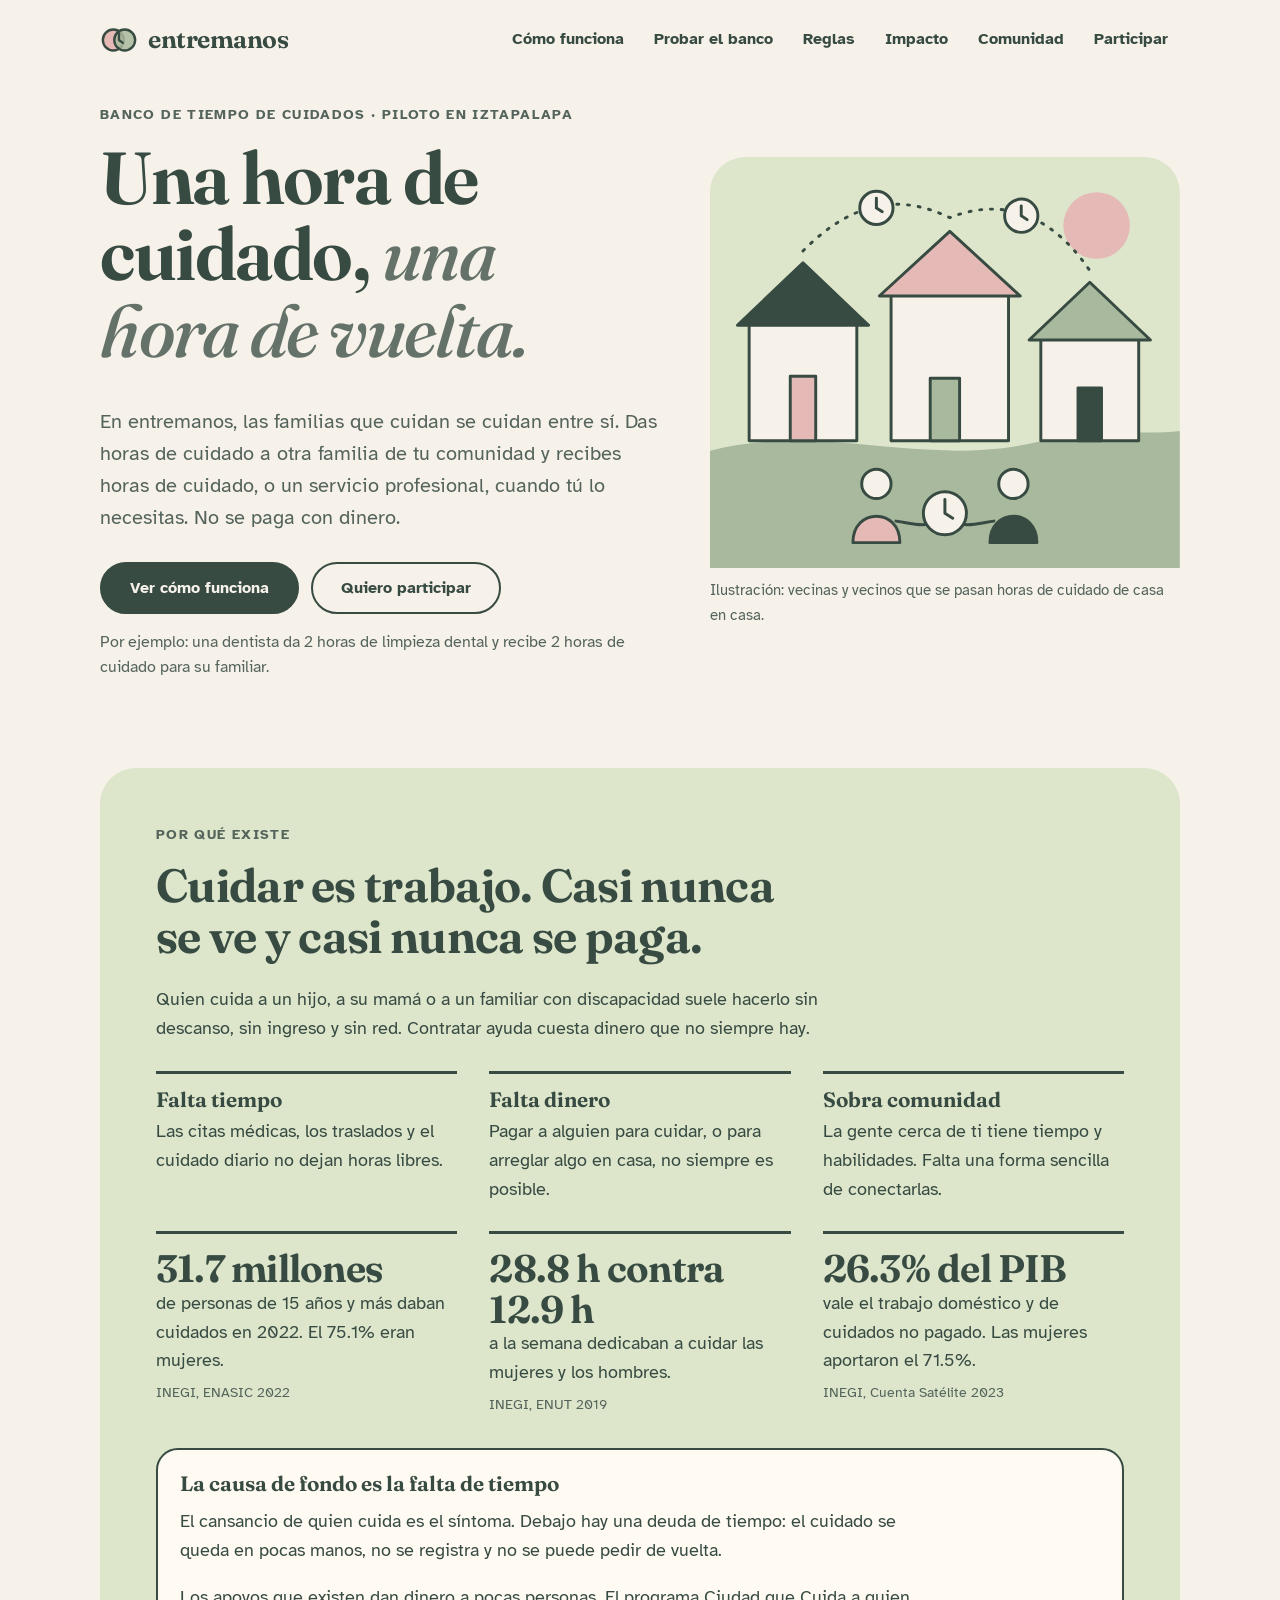
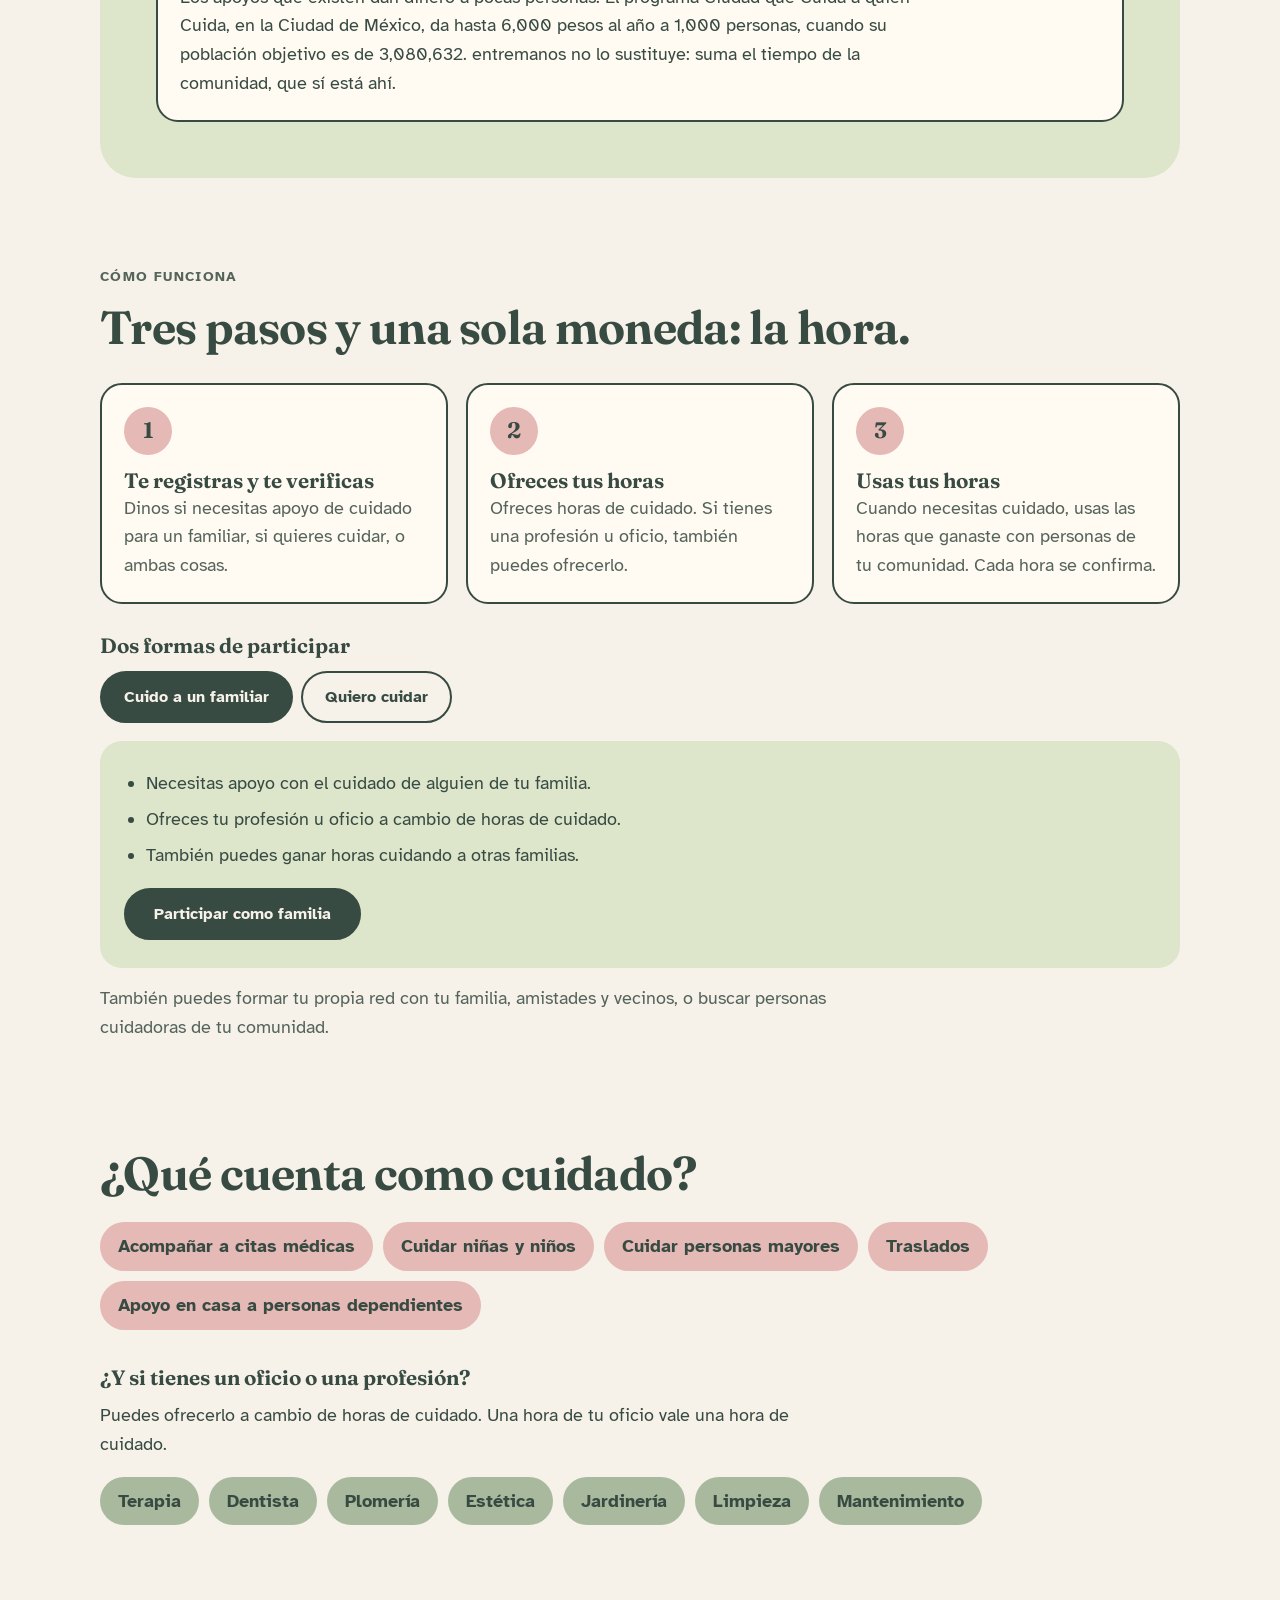
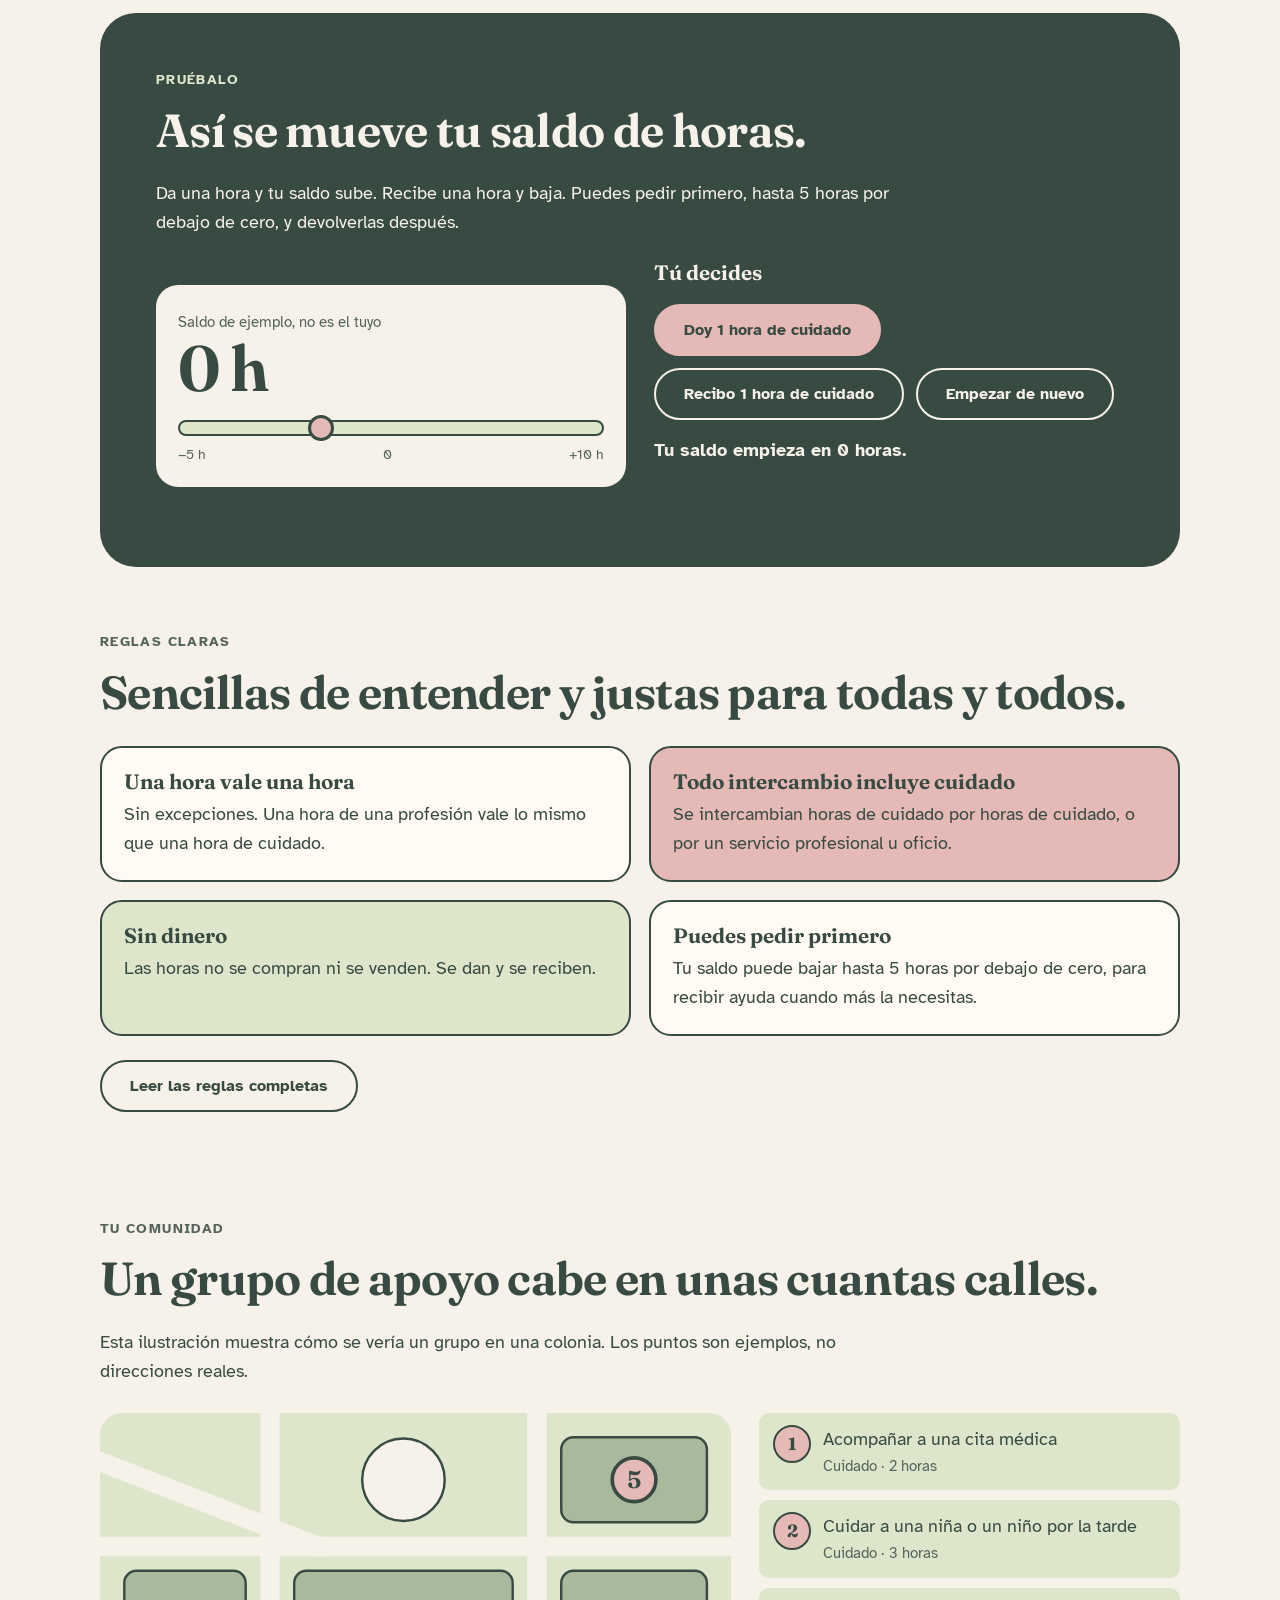
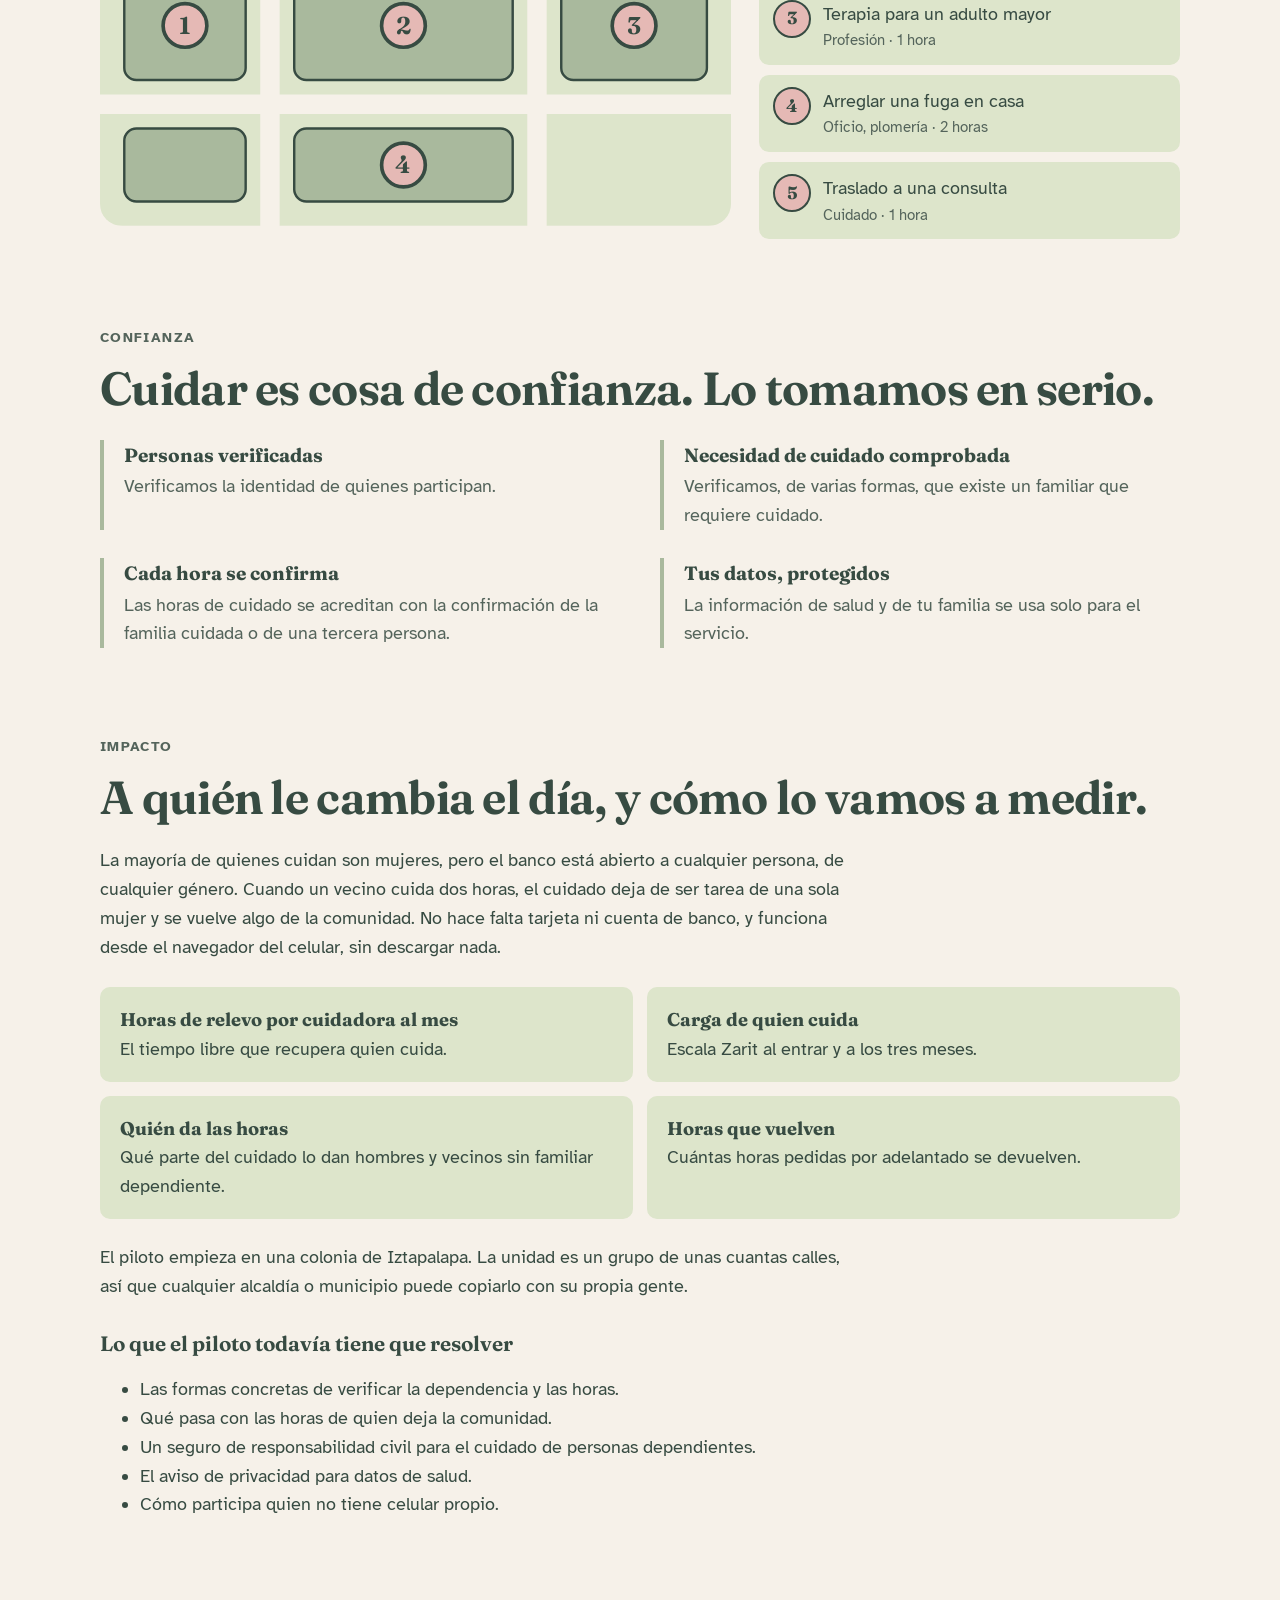
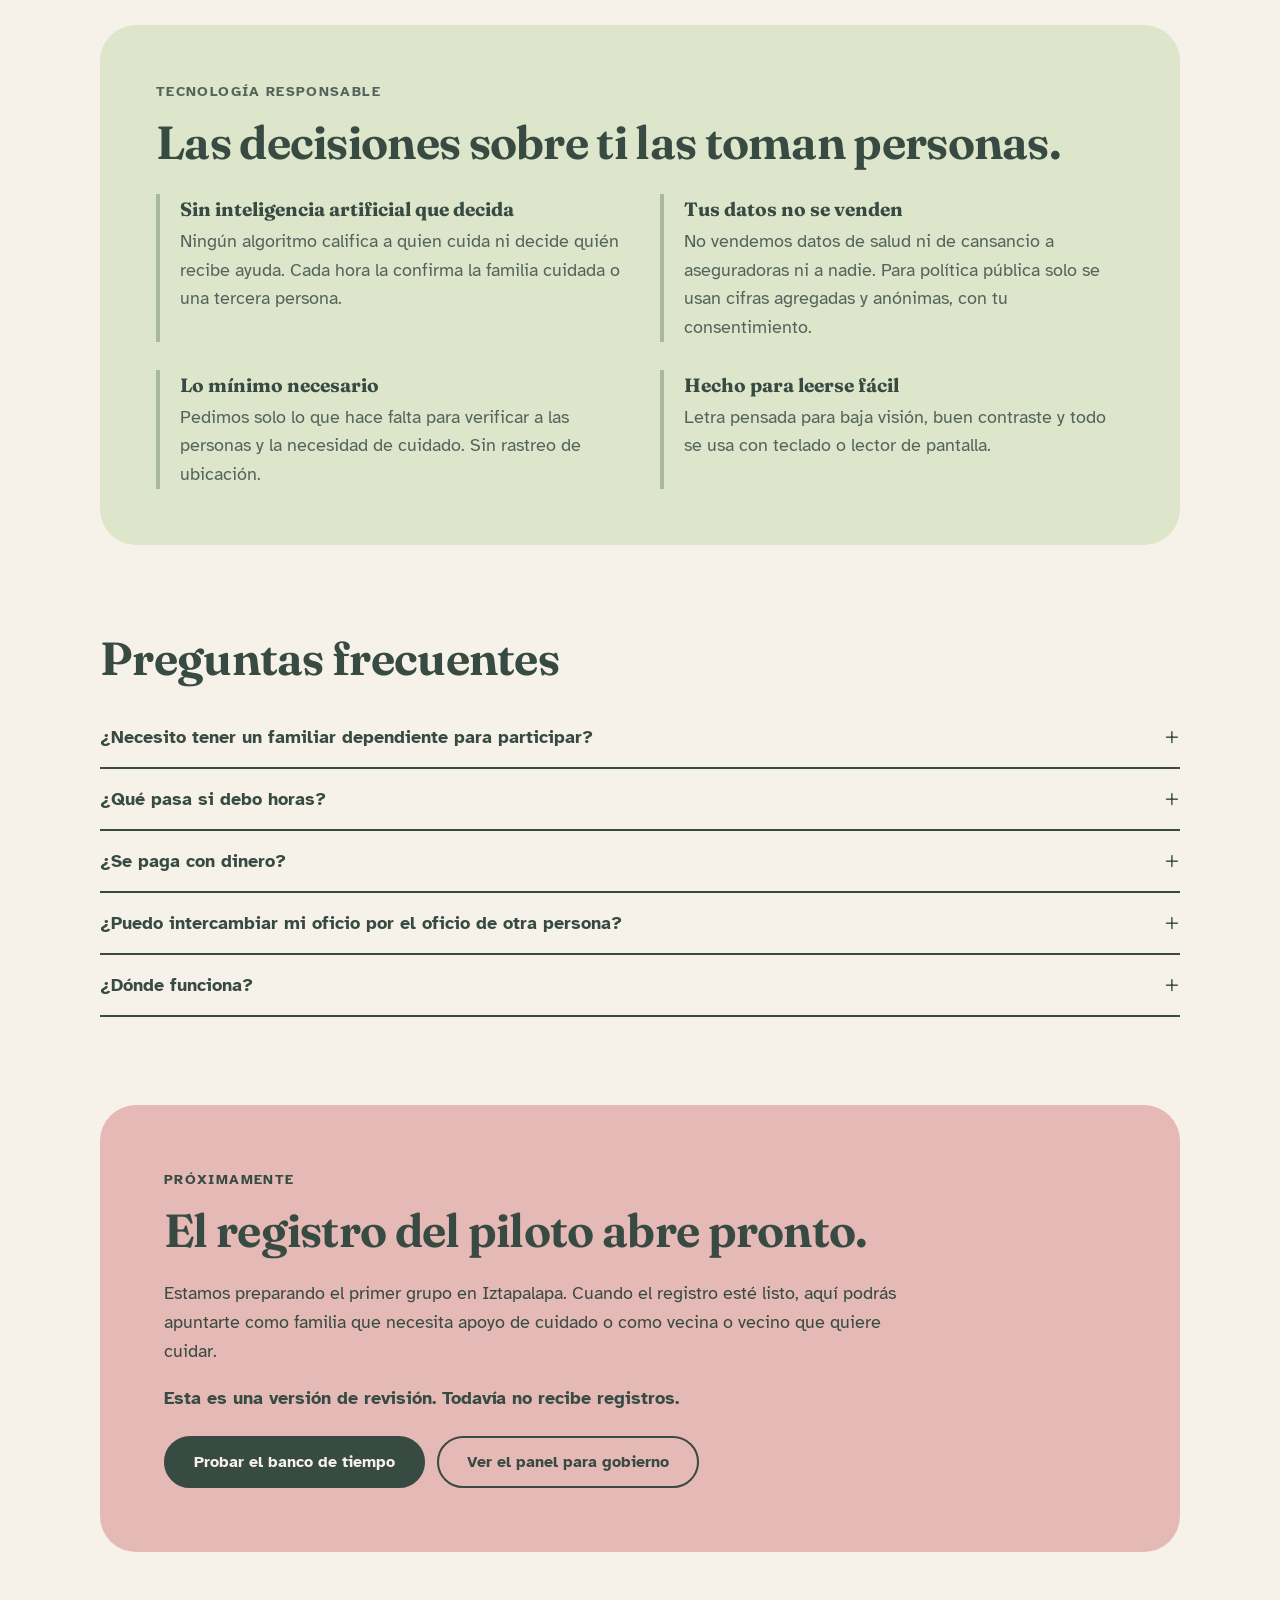
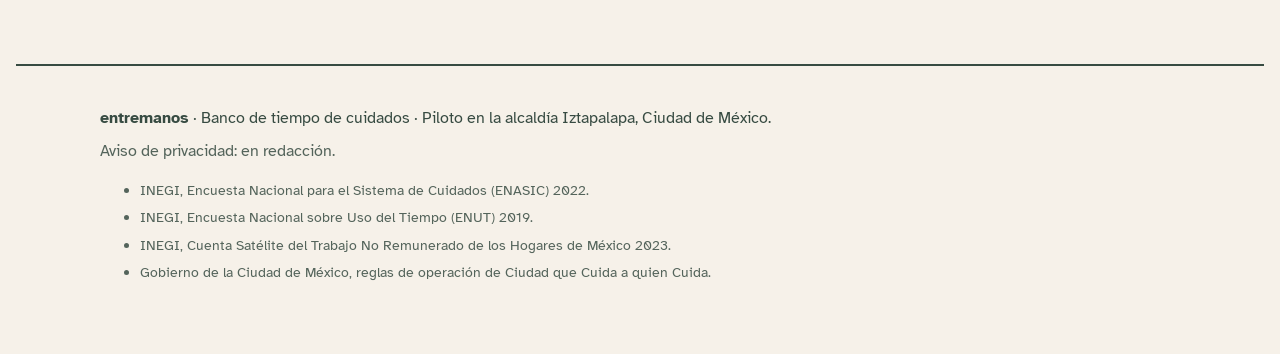
==== commit 8d5b9410: "Banco de tiempo de careledger@059ba55 en /app" ====
--- a/index.html
+++ b/index.html
@@ -530,7 +530,7 @@
       <p>Estamos preparando el primer grupo en Iztapalapa. Cuando el registro esté listo, aquí podrás apuntarte como familia que necesita apoyo de cuidado o como vecina o vecino que quiere cuidar.</p>
       <p style="margin:0;font-weight:700">Esta es una versión de revisión. Todavía no recibe registros.</p>
       <div class="actions" style="display:flex;flex-wrap:wrap;gap:12px;margin-top:24px">
-        <a class="btn" href="cuidared/">Probar el demo del banco</a>
+        <a class="btn" href="app/">Probar el banco de tiempo</a>
         <a class="btn ghost" href="gobierno/">Ver el panel para gobierno</a>
       </div>
     </div>
